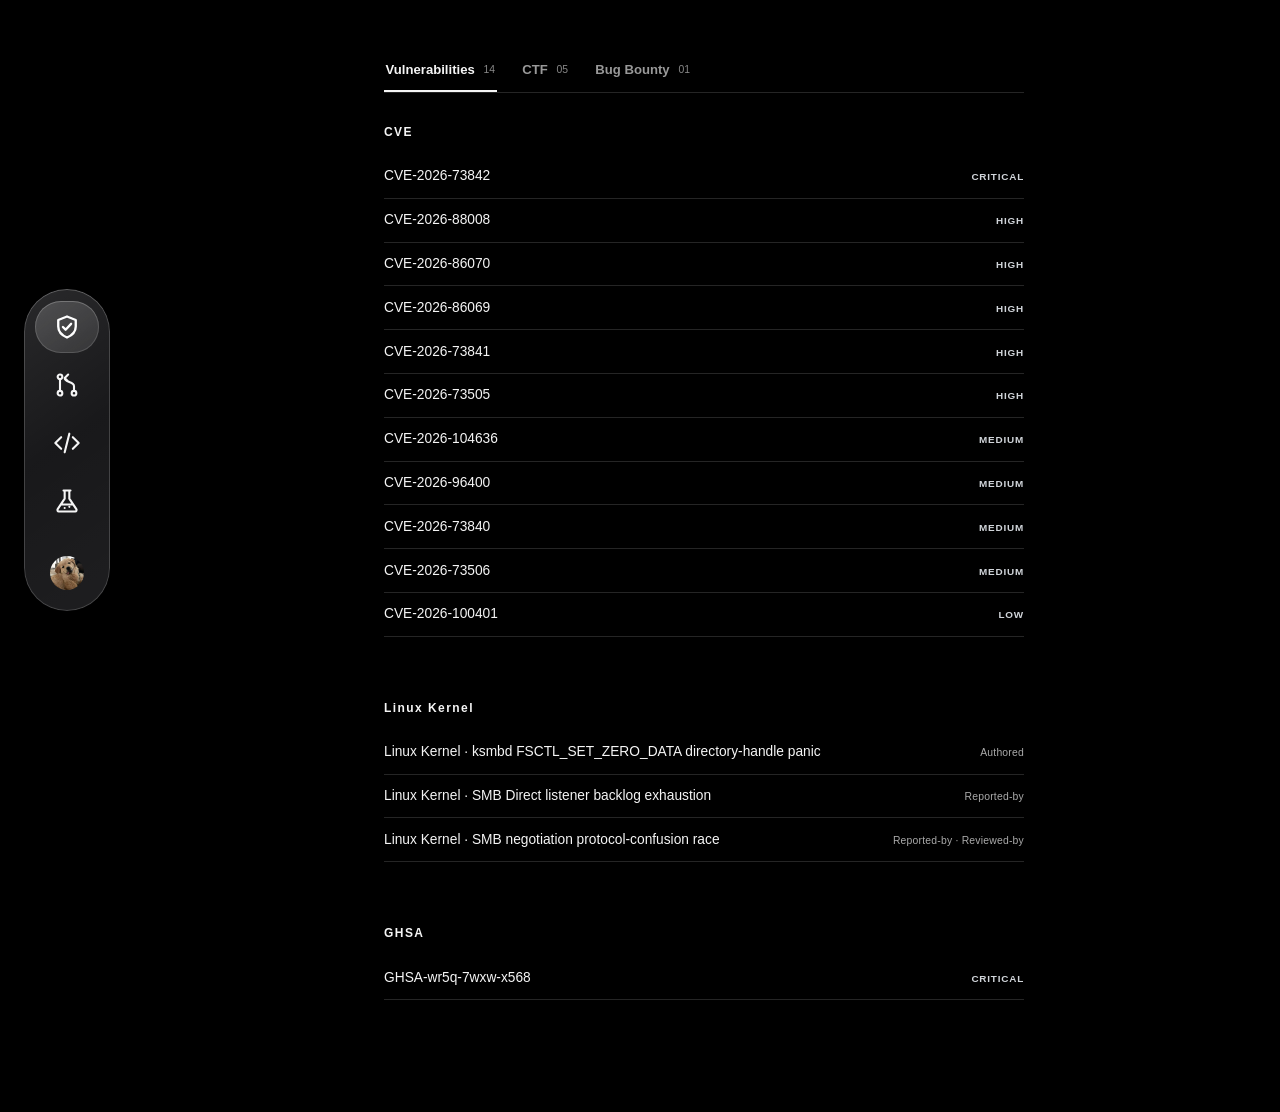
==== index.html @ 7067877a "CTF: WHITEHAT 2026 청소년부 15등 추가 Place 15th, Event 'WHITEHAT 2026 · Youth'. 점수·참가팀·링크 미기재(—). CTF 서브탭 " ====
<!doctype html>
<html lang="ko">
  <head>
    <meta charset="utf-8" />
    <meta name="viewport" content="width=device-width, initial-scale=1, viewport-fit=cover" />
    <meta name="robots" content="index,follow" />
    <meta name="description" content="Lee Seonghyeon (이성현)의 보안 연구, 공개 CVE/GHSA 크레딧, 오픈소스 엔지니어링 및 HAKCA 제품 개발 이력입니다." />
    <link rel="canonical" href="https://ihopenre-eng.github.io/" />
    <link rel="icon" href="/favicon.ico?v=eh-20261019" sizes="any" />
    <link rel="icon" href="/favicon.png?v=eh-20261019" type="image/png" sizes="256x256" />
    <link rel="apple-touch-icon" href="/apple-touch-icon.png?v=eh-20261019" sizes="180x180" />
    <meta property="og:type" content="website" />
    <meta property="og:title" content="Lee Seonghyeon · Security Research & Product Engineering" />
    <meta property="og:description" content="Public CVE/GHSA credits, open-source engineering, and HAKCA product work." />
    <meta property="og:url" content="https://ihopenre-eng.github.io/" />
    <meta name="theme-color" content="#000000" />
    <title>Lee Seonghyeon (lshdf) · Security Research &amp; Product Engineering</title>
    <script type="application/ld+json">
      {"@context":"https://schema.org","@type":"Person","name":"Lee Seonghyeon","alternateName":["이성현","ihopenre-eng"],"jobTitle":"Security Researcher and Product Engineer","knowsAbout":["Security research","Responsible disclosure","Open-source software","Product engineering"],"url":"https://ihopenre-eng.github.io/","sameAs":["https://github.com/ihopenre-eng","https://gitlab.com/ihopenre-eng","https://hakca.vn/"]}
    </script>
    <style>
      :root { color-scheme: dark; }
      * { box-sizing: border-box; }
      html { -webkit-text-size-adjust: 100%; }
      * { scrollbar-width: none; }
      *::-webkit-scrollbar { display: none; }
      body { margin: 0; min-width: 320px; padding-left: var(--sidebar-width); background: #000; color: #f5f5f5; font-family: -apple-system, BlinkMacSystemFont, "Segoe UI", sans-serif; }
      main { width: min(640px, calc(100% - 3rem)); margin: 0 auto; padding: 3rem 0; }
      main:has(.writeup:not([hidden])) { width: min(860px, calc(100% - 3rem)); }
      section + section { margin-top: 4rem; }
      .intro { margin: 0 0 2rem; color: #d1d5da; font-size: .78rem; line-height: 1.6; }
      h1, h2 { margin: 0 0 1rem; font-size: .75rem; font-weight: 650; letter-spacing: .12em; }
      ul { margin: 0; padding: 0; list-style: none; }
      li { display: flex; justify-content: space-between; gap: 1rem; padding: .65rem 0; border-bottom: 1px solid #252525; }
      a { color: #f5f5f5; font-size: .92rem; text-decoration: none; } a:hover, a:focus-visible { text-decoration: underline; text-underline-offset: .25em; }
      span { color: #8a8a8a; font-size: .68rem; letter-spacing: .06em; }
      .tab-panel[hidden] { display: none; }
      #security-vulnerabilities-list li { display: block; }
      #security-vulnerabilities-list li a { display: flex; align-items: baseline; gap: .65rem; line-height: 1.6; overflow-wrap: anywhere; }
      #security-vulnerabilities-list .cve-code { color: #f5f5f5; font-size: .86rem; letter-spacing: 0; }
      #security-vulnerabilities-list .cve-severity { margin-left: auto; color: #d1d5da; font-size: .62rem; font-weight: 650; letter-spacing: .08em; white-space: nowrap; }
      .upstream-credit { margin-left: auto; color: #aaa; font-size: .65rem; letter-spacing: .02em; white-space: nowrap; }
      .recognition { margin-bottom: 3rem; }
      .badge-grid { display: grid; grid-template-columns: repeat(4, minmax(0, 1fr)); gap: 1.25rem; }
      .badge-grid li { display: block; padding: 0; border: 0; }
      .badge-grid img { display: block; width: 100%; max-width: 140px; height: auto; aspect-ratio: 1; object-fit: contain; }
      @media (max-width: 480px) { .badge-grid { grid-template-columns: repeat(2, minmax(0, 1fr)); } }
      .pr-list li { display: block; padding: .85rem 0; }
      .pr-list a { display: grid; grid-template-columns: minmax(160px, .72fr) minmax(0, 1.28fr); gap: 1rem; align-items: baseline; }
      .pr-repo { color: #f5f5f5; font-size: .78rem; font-weight: 600; letter-spacing: 0; }
      .pr-title { font-size: .82rem; letter-spacing: 0; }
      .pr-count { margin-left: .5rem; color: #8a8a8a; font-size: .62rem; font-weight: 650; letter-spacing: .06em; }
      .pr-group { margin-top: 3.5rem; }
      .project-list li { display: block; padding: 1.25rem 0; }
      .project-list li:first-child { padding-top: 0; }
      .project-list h3 { margin: 0; font-size: 1rem; font-weight: 600; }
      .project-list h3 a { display: flex; justify-content: space-between; align-items: baseline; gap: 1rem; font: inherit; }
      .project-list h3 span { font-size: 1rem; font-weight: 400; }
      .project-list p { max-width: 54ch; margin: .5rem 0 0; color: #a3a3a3; font-size: .85rem; line-height: 1.6; }
      .design-list { display: grid; gap: 1.5rem; }
      .design-list li { display: block; padding: 0; border: 0; }
      .design-card { display: block; overflow: hidden; border: 1px solid #272727; border-radius: 12px; font-size: inherit; text-decoration: none; }
      .design-card:focus-visible { outline: 2px solid #f5f5f5; outline-offset: 5px; text-decoration: none; }
      .design-card:hover { text-decoration: none; }
      .design-preview { display: flex; align-items: center; justify-content: center; gap: 1.5rem; padding: 2rem; background: #0d0d0f; border-bottom: 1px solid #272727; }
      .design-preview img { display: block; width: min(36%, 165px); height: auto; border: 1px solid #303036; border-radius: 18px; box-shadow: 0 12px 32px #0008; }
      .design-caption { display: flex; align-items: center; justify-content: space-between; gap: 1.5rem; padding: 1.4rem 1.5rem; }
      .design-caption h3 { margin: 0; color: #f5f5f5; font-size: 1.05rem; font-weight: 550; letter-spacing: -.015em; }
      .design-caption p { margin: .5rem 0 0; color: #999; font-size: .76rem; line-height: 1.6; }
      .design-link { display: inline-flex; align-items: center; gap: .5rem; flex-shrink: 0; color: #bbb; font-size: .68rem; letter-spacing: .02em; }
      .design-link svg { width: 14px; height: 14px; }
      @media (hover: hover) and (pointer: fine) { .design-card:hover { border-color: #555; } .design-card:hover .design-link { color: #fff; } }
      @media (max-width: 480px) { .design-preview { gap: 1rem; padding: 1.5rem 1rem; } .design-preview img { width: 43%; border-radius: 14px; } .design-caption { align-items: flex-start; gap: 1rem; padding: 1.2rem; } .design-caption h3 { font-size: .95rem; } .design-link { margin-top: .2rem; } }
      .bounty-name { color: #f5f5f5; font-size: .82rem; font-weight: 600; letter-spacing: .01em; }
      .bounty-hof li a { font-size: inherit; }
      .bounty-profile { margin-top: 2.5rem; }
      .bounty-profile a { font-size: .82rem; }
      #security-panel > .content-subtabs .content-subtab { min-width: 44px; white-space: nowrap; }
      .ctf-results { width: 100%; border-collapse: collapse; font-variant-numeric: tabular-nums; }
      .ctf-results th { color: #888; font-size: .62rem; font-weight: 500; text-align: left; }
      .ctf-results th, .ctf-results td { padding: .65rem .6rem; border-bottom: 1px solid #252525; }
      .ctf-results th:first-child, .ctf-results td:first-child { padding-left: 0; }
      .ctf-results th:last-child, .ctf-results td:last-child { padding-right: 0; }
      .ctf-results td { font-size: .82rem; }
      .ctf-results td a { display: inline-flex; align-items: center; min-height: 44px; font-size: inherit; }
      .ctf-results td:not(:nth-child(2)) { white-space: nowrap; }
      .ctf-badge { display: flex; align-items: center; gap: 1.25rem; padding-bottom: 1.5rem; border-bottom: 1px solid #252525; }
      .ctf-badge + .ctf-badge { margin-top: 1.5rem; }
      .ctf-badge img { display: block; width: 112px; height: 112px; flex: 0 0 112px; object-fit: contain; }
      .ctf-badge-copy { display: grid; gap: .45rem; color: inherit; font-size: inherit; letter-spacing: 0; }
      .ctf-badge-copy strong { font-size: .9rem; line-height: 1.5; font-weight: 550; }
      .ctf-badge-copy small { color: #999; font-size: .72rem; line-height: 1.6; }
      .ctf-badge-copy .ctf-credential { color: #d1d5da; font-size: .72rem; letter-spacing: 0; }
      @media (max-width: 480px) {
        #security-panel > .content-subtabs { gap: .75rem; }
        #security-panel > .content-subtabs .content-subtab { gap: .35rem; font-size: .75rem; }
        .ctf-results thead { position: absolute; width: 1px; height: 1px; padding: 0; overflow: hidden; clip-path: inset(50%); white-space: nowrap; }
        .ctf-results tbody, .ctf-results tr { display: block; }
        .ctf-results tbody tr { display: grid; grid-template-columns: 1fr 1fr 1fr; gap: 1rem; padding: .5rem 0 1.25rem; border-bottom: 1px solid #252525; }
        .ctf-results td { display: block; padding: 0; border: 0; }
        .ctf-results td:nth-child(2) { grid-column: 1 / -1; grid-row: 1; }
        .ctf-results td:not(:nth-child(2))::before { display: block; margin-bottom: .5rem; color: #888; font-size: .62rem; content: attr(data-label); }
        .ctf-results td:last-child a { align-items: flex-start; min-width: 44px; }
        .ctf-badge { gap: 1rem; }
        .ctf-badge img { width: 88px; height: 88px; flex-basis: 88px; }
      }
      .content-subtabs { display: flex; gap: 1.5rem; margin: 0 0 2rem; border-bottom: 1px solid #252525; }
      .content-subtab { display: inline-flex; align-items: center; gap: .55rem; min-width: 88px; min-height: 44px; padding: 0 .1rem; border: 0; border-bottom: 2px solid transparent; background: none; color: #999; font: inherit; font-size: .82rem; font-weight: 600; cursor: pointer; touch-action: manipulation; user-select: none; -webkit-user-select: none; -webkit-tap-highlight-color: transparent; }
      .content-subtab small { color: #888; font-size: .65rem; font-weight: 400; font-variant-numeric: tabular-nums; }
      .content-subtab[aria-selected="true"] { border-bottom-color: #f5f5f5; color: #f5f5f5; }
      .content-subtab:focus-visible { outline: 2px solid #d9dde1; outline-offset: 4px; }
      .content-subtab:active { opacity: .7; }
      .content-list-panel + .content-list-panel { margin-top: 0; }
      .content-list-panel[hidden] { display: none; }
      @media (hover: hover) and (pointer: fine) { .content-subtab:hover { color: #f5f5f5; } }
      .writeup-index li { display: block; padding: 0; border: 0; }
      .writeup-index li + li { margin-top: .75rem; }
      .writeup-index a { display: flex; justify-content: space-between; align-items: flex-start; gap: 1.25rem; padding: 1.05rem 1.15rem; border: 1px solid #252525; border-radius: 10px; font-size: inherit; text-decoration: none; transition: border-color .2s ease, background .2s ease, transform .2s ease; }
      .writeup-index a:hover, .writeup-index a:focus-visible { border-color: #3a3a3a; background: #0d0f11; text-decoration: none; transform: translateX(3px); }
      .wi-main { display: flex; flex-direction: column; gap: .35rem; min-width: 0; }
      .wi-title { color: #f5f5f5; font-size: .92rem; font-weight: 600; letter-spacing: 0; }
      .wi-desc { color: #a3a3a3; font-size: .78rem; line-height: 1.5; }
      .wi-meta { display: flex; flex-direction: column; align-items: flex-end; gap: .4rem; flex-shrink: 0; text-align: right; }
      .wi-code { color: #d1d5da; font-size: .68rem; letter-spacing: .02em; white-space: nowrap; }
      .writeup-back { display: inline-block; margin-bottom: 2rem; color: #8a8a8a; font-size: .78rem; text-decoration: none; }
      .writeup-back:hover, .writeup-back:focus-visible { color: #f5f5f5; text-decoration: underline; text-underline-offset: .25em; }
      @media (max-width: 480px) { .writeup-index a { flex-direction: column; gap: .7rem; } .wi-meta { flex-direction: row; align-items: center; text-align: left; } }
      .writeup { max-width: none; }
      .writeup-header { margin-bottom: 3.25rem; }
      .writeup-kicker { margin: 0 0 .9rem; color: #a3a3a3; font-size: .7rem; font-weight: 650; letter-spacing: .11em; text-transform: uppercase; }
      .writeup h1, .writeup h2 { color: #f5f5f5; font-family: Georgia, "Times New Roman", serif; font-weight: 500; letter-spacing: -.025em; }
      .writeup h1 { margin: 0; font-size: clamp(2rem, 5vw, 3.25rem); line-height: 1.08; }
      .writeup h2 { margin: 0 0 1rem; font-size: 1.5rem; }
      .writeup p.writeup-meta { display: inline-flex; gap: .5rem; margin: 1.5rem 0 0; color: #d1d5da; font-size: .76rem; }
      .writeup-meta span { padding: .24rem .5rem; border-radius: 999px; color: inherit; background: #1d1f22; font: inherit; letter-spacing: 0; }
      .writeup section + section { margin-top: 3.25rem; padding-top: 2.75rem; border-top: 1px solid #1d1f22; }
      .writeup p, .writeup li { max-width: 66ch; color: #e6e9ee; font-size: 1rem; line-height: 1.75; }
      .writeup-lead { font-size: 1.12rem; line-height: 1.65; color: #f0f2f4; }
      .writeup-facts { display: grid; grid-template-columns: repeat(auto-fit, minmax(170px, 1fr)); gap: 1rem 1.5rem; max-width: none; margin: 1.75rem 0 0; padding: 1.15rem 1.3rem; border: 1px solid #25282c; border-radius: 10px; background: #101214; }
      .writeup-facts div { display: flex; flex-direction: column; gap: .35rem; }
      .writeup-facts dt { color: #8a8a8a; font-size: .63rem; font-weight: 650; letter-spacing: .1em; text-transform: uppercase; }
      .writeup-facts dd { max-width: none; margin: 0; color: #f0f2f4; font-size: .9rem; line-height: 1.5; }
      .writeup p { margin: 0 0 1rem; }
      .writeup ul, .writeup ol { margin: 0; padding-left: 1.3rem; }
      .writeup li { display: list-item; padding: 0; border: 0; }
      .writeup li + li { margin-top: .45rem; }
      .writeup a { color: #7aa7ff; font-size: inherit; text-decoration: underline; text-underline-offset: .18em; }
      .writeup code { padding: .12em .35em; border-radius: 4px; color: #f3f5f5; background: #1a1c1f; font-family: ui-monospace, SFMono-Regular, Consolas, monospace; font-size: .87em; }
      .writeup p code, .writeup li code { overflow-wrap: anywhere; word-break: break-word; }
      .writeup pre { margin: 1.25rem 0; overflow-x: auto; padding: 1.15rem 1.25rem; border: 1px solid #25282c; border-radius: 8px; background: #121416; }
      .writeup pre code { display: block; min-width: max-content; padding: 0; color: #d7dadf; background: none; font-size: .8rem; line-height: 1.65; }
      .writeup-figure { margin: 1.75rem 0 0; padding: 1.25rem; border: 1px solid #25282c; border-radius: 10px; background: #101214; max-width: none; overflow-x: auto; }
      .writeup-figure svg { display: block; width: 100%; height: auto; min-width: 560px; }
      .writeup table { width: 100%; margin-top: 1rem; border-collapse: collapse; color: #e1e4e8; font-size: .9rem; text-align: left; }
      .writeup th, .writeup td { padding: .7rem .5rem; border-bottom: 1px solid #25282c; vertical-align: top; }
      .writeup th { color: #a3a3a3; font-size: .72rem; font-weight: 650; letter-spacing: .08em; text-transform: uppercase; }
      main { padding-bottom: 7rem; }
      .contact-view a:focus-visible { outline: 2px solid #f5f5f5; outline-offset: 4px; }
      .contact-view h2 { margin-bottom: 2rem; }
      .contact-name { display: flex; flex-wrap: wrap; align-items: baseline; gap: .65rem; margin: 0 0 2rem; font-size: clamp(1.1rem, 2.5vw, 1.35rem); font-weight: 550; letter-spacing: .02em; }
      .contact-name span { color: #a3a3a3; font-size: .9rem; letter-spacing: 0; }
      .contact-email { display: block; padding: 0 0 2rem; font-size: clamp(1.1rem, 3vw, 1.5rem); line-height: 1.5; overflow-wrap: anywhere; }
      .contact-email span { display: flex; align-items: center; gap: .4rem; margin-bottom: .45rem; color: #888; font-size: .6rem; letter-spacing: .1em; }
      .contact-email svg { width: 14px; height: 14px; fill: none; stroke: currentColor; stroke-width: 1.5; }
      .contact-profiles { display: grid; border-top: 1px solid #252525; }
      .contact-profiles a { display: flex; align-items: center; justify-content: space-between; min-height: 56px; border-bottom: 1px solid #252525; font-size: .92rem; }
      .contact-label { display: inline-flex; align-items: center; gap: .8rem; color: inherit; font-size: inherit; letter-spacing: inherit; }
      .contact-icon { width: 18px; height: 18px; flex: 0 0 18px; fill: currentColor; color: #d1d5da; }
      .contact-icon-outline { fill: none; stroke: currentColor; stroke-width: 1.7; stroke-linecap: round; stroke-linejoin: round; }
      .contact-arrow { font-size: 1rem; }
      @media (max-width: 480px) { main, main:has(.writeup:not([hidden])) { width: min(100% - 2rem, 860px); padding-top: 2rem; } a { font-size: .82rem; } }
      @media (max-width: 600px) { #security-vulnerabilities-list li { padding: .8rem 0; } #security-vulnerabilities-list li a { flex-direction: column; align-items: flex-start; gap: .35rem; } #security-vulnerabilities-list .cve-severity, .upstream-credit { margin-left: 0; line-height: 1.4; } }
      @media (max-width: 480px) { .writeup h1 { font-size: 2.15rem; } .writeup p, .writeup li { font-size: .95rem; } }
      @media (max-width: 560px) { .pr-list a { display: block; } .pr-title { display: block; margin-top: .25rem; } }
      @media (min-width: 561px) { .intro { white-space: nowrap; } }
      @media (prefers-reduced-motion: reduce) {
        main { transition: none; }
        .tab-panel:not([hidden]), .tab-panel:not([hidden]) li { animation: none; }
      }
    </style>
    <link rel="stylesheet" href="assets/dock.css?v=20261028-liquid-glass" />
  </head>
  <body>
    <aside class="site-dock" id="site-navigation" aria-label="사이트 내비게이션" aria-describedby="dock-swipe-help">
      <nav class="dock-tabs" role="tablist" aria-label="포트폴리오 분류" aria-orientation="vertical" aria-owns="contact-trigger">
        <button class="dock-tab" type="button" role="tab" aria-label="Security, 18건" aria-selected="true" aria-controls="security-panel" id="security-tab" data-tab="security-panel" data-route="security">
          <svg viewBox="0 0 24 24" aria-hidden="true"><path d="M12 3 4.5 6v5.5c0 4.3 3 7.5 7.5 9.5 4.5-2 7.5-5.2 7.5-9.5V6L12 3Z"/><path d="m8.5 12 2.3 2.3 4.7-5"/></svg><span class="dock-tab-label">Security <small>18</small></span>
        </button>
        <button class="dock-tab" type="button" role="tab" aria-label="Contributions, 36건" aria-selected="false" aria-controls="prs-panel" id="prs-tab" data-tab="prs-panel" data-route="contributions" tabindex="-1">
          <svg viewBox="0 0 24 24" aria-hidden="true"><circle cx="6" cy="5" r="2"/><circle cx="6" cy="19" r="2"/><circle cx="18" cy="19" r="2"/><path d="M6 7v10m12 0v-4c0-4-8-3-8-7m0 0 3-3m-3 3 3 3"/></svg><span class="dock-tab-label">Contributions <small>36</small></span>
        </button>
        <button class="dock-tab" type="button" role="tab" aria-label="Development, 8개" aria-selected="false" aria-controls="development-panel" id="development-tab" data-tab="development-panel" data-route="development" tabindex="-1">
          <svg viewBox="0 0 24 24" aria-hidden="true"><path d="m7 7-5 5 5 5m10-10 5 5-5 5M14 4l-4 16"/></svg><span class="dock-tab-label">Development <small>08</small></span>
        </button>
        <button class="dock-tab" type="button" role="tab" aria-label="Research, 4개" aria-selected="false" aria-controls="research-panel" id="research-tab" data-tab="research-panel" data-route="research" data-mobile-secondary tabindex="-1">
          <svg viewBox="0 0 24 24" aria-hidden="true"><path d="M9 3h6m-5 0v7l-6 9a1.3 1.3 0 0 0 1 2h14a1.3 1.3 0 0 0 1-2l-6-9V3M7.5 15h9"/><path d="M10 18h.01m4-1h.01"/></svg><span class="dock-tab-label">Research <small>04</small></span>
        </button>
      </nav>
      <div class="dock-footer">
        <button class="dock-profile" id="contact-trigger" type="button" role="tab" data-tab="contact-panel" data-route="contact" aria-controls="contact-panel" aria-selected="false" aria-label="Contact" tabindex="-1">
          <img src="assets/contact-avatar.png" width="30" height="30" alt="" /><span class="dock-tip">Contact</span>
        </button>
      </div>
      <div class="dock-rail-cues" aria-hidden="true">
        <svg class="dock-rail-cue-left" viewBox="0 0 8 12"><path d="m6 2-4 4 4 4"/></svg>
        <svg class="dock-rail-cue-right" viewBox="0 0 8 12"><path d="m2 2 4 4-4 4"/></svg>
      </div>
      <p class="dock-rail-hint" aria-hidden="true">좌우로 밀어서 더 보기</p>
    </aside>
    <p class="dock-sr-only" id="dock-swipe-help">누른 채 드래그한 뒤 놓으면 탭이 전환됩니다. 모바일에서는 바의 왼쪽이나 오른쪽 끝으로 이동하면 그 방향의 숨겨진 탭들이 나타납니다. 클릭과 방향키로도 선택할 수 있습니다.</p>
    <main>
      <div class="tab-panel" id="security-panel" role="tabpanel" aria-labelledby="security-tab">
        <div class="content-subtabs" role="tablist" aria-label="Security 분류">
          <button class="content-subtab" id="security-vulnerabilities-tab" type="button" role="tab" data-security-kind="vulnerabilities" aria-controls="security-vulnerabilities-list" aria-selected="true">Vulnerabilities <small>14</small></button>
          <button class="content-subtab" id="security-ctf-tab" type="button" role="tab" data-security-kind="ctf" aria-controls="security-ctf-list" aria-selected="false" tabindex="-1">CTF <small>05</small></button>
          <button class="content-subtab" id="security-bugbounty-tab" type="button" role="tab" data-security-kind="bugbounty" aria-controls="security-bugbounty-list" aria-selected="false" tabindex="-1">Bug Bounty <small>01</small></button>
        </div>
        <div class="content-list-panel" id="security-vulnerabilities-list" role="tabpanel" data-security-list="vulnerabilities" aria-labelledby="security-vulnerabilities-tab">
        <section aria-labelledby="cve-title">
          <h2 id="cve-title">CVE</h2>
          <ul>
            <li><a href="https://github.com/openchoreo/openchoreo/security/advisories/GHSA-rh53-xvx2-j327"><span class="cve-code">CVE-2026-73842</span><span class="cve-severity">CRITICAL</span></a></li>
            <li><a href="https://github.com/traefik/traefik/security/advisories/GHSA-w4v4-9rw7-5326"><span class="cve-code">CVE-2026-88008</span><span class="cve-severity">HIGH</span></a></li>
            <li><a href="https://github.com/updatecli/updatecli/security/advisories/GHSA-gc47-hwcc-8qp4"><span class="cve-code">CVE-2026-86070</span><span class="cve-severity">HIGH</span></a></li>
            <li><a href="https://github.com/updatecli/updatecli/security/advisories/GHSA-hj4x-hm4v-7wpw"><span class="cve-code">CVE-2026-86069</span><span class="cve-severity">HIGH</span></a></li>
            <li><a href="https://github.com/openchoreo/openchoreo/security/advisories/GHSA-52gf-6rpq-fgmx"><span class="cve-code">CVE-2026-73841</span><span class="cve-severity">HIGH</span></a></li>
            <li><a href="https://github.com/advisories/GHSA-6xj8-qv9j-xcjq"><span class="cve-code">CVE-2026-73505</span><span class="cve-severity">HIGH</span></a></li>
            <li><a href="https://github.com/go-gitea/gitea/security/advisories/GHSA-g4hw-fg4c-89mq"><span class="cve-code">CVE-2026-104636</span><span class="cve-severity">MEDIUM</span></a></li>
            <li><a href="https://github.com/go-gitea/gitea/security/advisories/GHSA-54w9-6cc5-9wj9"><span class="cve-code">CVE-2026-96400</span><span class="cve-severity">MEDIUM</span></a></li>
            <li><a href="https://github.com/openchoreo/openchoreo/security/advisories/GHSA-c5f6-2rm9-2w8g"><span class="cve-code">CVE-2026-73840</span><span class="cve-severity">MEDIUM</span></a></li>
            <li><a href="https://github.com/advisories/GHSA-fwjx-9p69-h25h"><span class="cve-code">CVE-2026-73506</span><span class="cve-severity">MEDIUM</span></a></li>
            <li><a href="https://github.com/hatchet-dev/hatchet/security/advisories/GHSA-6rg8-xpvg-m49w"><span class="cve-code">CVE-2026-100401</span><span class="cve-severity">LOW</span></a></li>
          </ul>
        </section>
        <section aria-labelledby="upstream-reports-title">
          <h2 id="upstream-reports-title">Linux Kernel</h2>
          <ul>
            <li><a href="https://github.com/torvalds/linux/commit/ef85bad39cf273a8377722c9f3078294dcc2fc7a"><span class="cve-code">Linux Kernel · ksmbd FSCTL_SET_ZERO_DATA directory-handle panic</span><span class="upstream-credit">Authored</span></a></li>
            <li><a href="https://github.com/torvalds/linux/commit/328c7e307e8411899e2f90beae83da9e4c45d700"><span class="cve-code">Linux Kernel · SMB Direct listener backlog exhaustion</span><span class="upstream-credit">Reported-by</span></a></li>
            <li><a href="https://github.com/torvalds/linux/commit/68f410faedaf6ee74d81e574733c50ebcc1bd8ed"><span class="cve-code">Linux Kernel · SMB negotiation protocol-confusion race</span><span class="upstream-credit">Reported-by · Reviewed-by</span></a></li>
          </ul>
        </section>
        <section aria-labelledby="ghsa-title">
          <h2 id="ghsa-title">GHSA</h2>
          <ul>
            <li><a href="https://github.com/oauth2-proxy/oauth2-proxy/security/advisories/GHSA-wr5q-7wxw-x568"><span class="cve-code">GHSA-wr5q-7wxw-x568</span><span class="cve-severity">CRITICAL</span></a></li>
          </ul>
        </section>
        </div>
        <div class="content-list-panel" id="security-bugbounty-list" role="tabpanel" data-security-list="bugbounty" aria-labelledby="security-bugbounty-tab" hidden>
          <section class="bounty-hof" aria-labelledby="bounty-hof-title">
            <h2 id="bounty-hof-title">Hall of Fame</h2>
            <ul>
              <li><a href="https://bugcrowd.com/openai"><span class="bounty-name">OpenAI</span></a><span>P1</span></li>
            </ul>
          </section>
          <p class="bounty-profile"><a href="https://bugcrowd.com/ihopenre-eng" rel="me">Bugcrowd profile ↗</a></p>
        </div>
        <div class="content-list-panel" id="security-ctf-list" role="tabpanel" data-security-list="ctf" aria-labelledby="security-ctf-tab" hidden>
          <section aria-labelledby="ctf-results-title">
            <h2 id="ctf-results-title">Results</h2>
            <table class="ctf-results" aria-labelledby="ctf-results-title">
              <thead><tr><th scope="col">Place</th><th scope="col">Event</th><th scope="col">Score</th><th scope="col">Weight</th></tr></thead>
              <tbody>
                <tr><td data-label="Place">1st</td><td data-label="Event"><a href="https://wcsc.ctfd.io/">WCSC October 2026 CTF</a></td><td data-label="Score">10475</td><td data-label="Weight">—</td></tr>
                <tr><td data-label="Place">15th</td><td data-label="Event">WHITEHAT 2026 · Youth</td><td data-label="Score">—</td><td data-label="Weight">—</td></tr>
                <tr><td data-label="Place">100 / 1541</td><td data-label="Event"><a href="https://ctftime.org/event/3340">HITCON CTF 2026</a></td><td data-label="Score">958</td><td data-label="Weight">91.16</td></tr>
                <tr><td data-label="Place">348 / 989</td><td data-label="Event"><a href="https://ctftime.org/event/3279">DEADFACE CTF 2026</a></td><td data-label="Score">1892</td><td data-label="Weight">35.39</td></tr>
                <tr><td data-label="Place">18 / 99</td><td data-label="Event"><a href="https://ctftime.org/event/3354">GaianSpace CTF 2026</a></td><td data-label="Score">6144</td><td data-label="Weight">25.00</td></tr>
              </tbody>
            </table>
          </section>
          <section aria-labelledby="ctf-badges-title">
            <h2 id="ctf-badges-title">Participation</h2>
            <a class="ctf-badge" href="assets/ctf/gaian-space-ctf-2026-certificate.pdf" target="_blank" rel="noopener" aria-label="GaianSpace CTF 2026 수료증 PDF, 새 탭에서 열기">
              <img src="assets/ctf/gaian-space-ctf-2026-certificate.png" width="1200" height="849" loading="lazy" alt="GaianSpace CTF 2026 수료증" />
              <span class="ctf-badge-copy"><strong>GaianSpace CTF 2026</strong><small>Certificate of Completion<br />58 / 68 challenges solved · 18 / 99 teams</small><span class="ctf-credential">View certificate · PDF ↗</span></span>
            </a>
            <a class="ctf-badge" href="https://credforge.app/credentials/9e34b897-de27-4b33-b05e-7b51672ce25b">
              <img src="assets/ctf/deadface-ctf-2026-competitor.png" width="1648" height="1648" loading="lazy" alt="DEADFACE CTF 2026 Competitor 배지" />
              <span class="ctf-badge-copy"><strong>DEADFACE CTF 2026 Competitor</strong><small>Cyber Hacktics · 2026-10-18</small><span class="ctf-credential">View credential ↗</span></span>
            </a>
          </section>
        </div>
      </div>
      <section class="tab-panel" id="prs-panel" role="tabpanel" aria-labelledby="prs-tab" hidden>
        <section class="recognition" aria-labelledby="recognition-title">
          <h2 id="recognition-title">Recognition</h2>
          <ul class="badge-grid">
            <li><a href="https://www.holopin.io/userbadge/cmrt2gcmm0006l2042ttekvo7"><img src="https://assets.holopin.io/eyJidWNrZXQiOiJob2xvcGluLWFzc2V0cyIsImtleSI6ImFzc2V0cy9jbHJxaGU4aGMzNjU4MGZqd3dsZHgxaG93IiwiZWRpdHMiOnsicm90YXRlIjpudWxsfX0=" width="140" height="140" loading="lazy" alt="Dapr Runtime Contributor badge" /></a></li>
            <li><a href="https://www.holopin.io/userbadge/cms303a4m0001ld047ftsaal1"><img src="https://assets.holopin.io/eyJidWNrZXQiOiJob2xvcGluLWFzc2V0cyIsImtleSI6ImFzc2V0cy9jbHJxZ3lkdnM1NTk4MGZqdng3bTkxYjg0IiwiZWRpdHMiOnsicm90YXRlIjpudWxsfX0=" width="140" height="140" loading="lazy" alt="Dapr Quickstarts Contributor badge" /></a></li>
            <li><a href="https://www.holopin.io/userbadge/cmsczmhcb0003ky04bptcrxm5"><img src="https://assets.holopin.io/eyJidWNrZXQiOiJob2xvcGluLWFzc2V0cyIsImtleSI6ImFzc2V0cy9jbHJxZjgxcTcxOTg3OTBnbGRuMTVicGgyMyIsImVkaXRzIjp7InJvdGF0ZSI6bnVsbH19" width="140" height="140" loading="lazy" alt="Dapr Docs Contributor badge" /></a></li>
            <li><a href="https://www.holopin.io/userbadge/cmrxdswal0001l1045s2lpjpu"><img src="https://assets.holopin.io/eyJidWNrZXQiOiJob2xvcGluLWFzc2V0cyIsImtleSI6ImFzc2V0cy9jbGcwdTR4YnQ4MTQ1MGZtZndqZG05c3RlIiwiZWRpdHMiOnsicm90YXRlIjpudWxsfX0=" width="140" height="140" loading="lazy" alt="Oh My Posh Open Sourcerer badge" /></a></li>
          </ul>
        </section>
        <section aria-labelledby="kernel-patches-title">
          <h2 id="kernel-patches-title">Linux Kernel · Authored Patches <span class="pr-count">01</span></h2>
          <ul class="pr-list">
            <li><a href="https://github.com/torvalds/linux/commit/ef85bad39cf273a8377722c9f3078294dcc2fc7a"><span class="pr-repo">torvalds/linux · ef85bad39cf2</span><span class="pr-title">ksmbd: reject FSCTL_SET_ZERO_DATA on a directory handle</span></a></li>
          </ul>
        </section>
        <section aria-labelledby="gh-prs-title">
          <h2 id="gh-prs-title">GitHub · Merged PRs <span class="pr-count">20</span></h2>
          <ul class="pr-list">
          <li><a href="https://github.com/aws-amplify/amplify-backend/pull/3291"><span class="pr-repo">aws-amplify/amplify-backend</span><span class="pr-title">fix(create-amplify): exit quietly when a prompt is cancelled with ctrl+c</span></a></li>
          <li><a href="https://github.com/grafana/sigma-rule-deployment/pull/347"><span class="pr-repo">grafana/sigma-rule-deployment</span><span class="pr-title">Add highest level template helper</span></a></li>
          <li><a href="https://github.com/grafana/sigma-rule-deployment/pull/346"><span class="pr-repo">grafana/sigma-rule-deployment</span><span class="pr-title">Use rule titles in deployment comments</span></a></li>
          <li><a href="https://github.com/grafana/pdc-agent/pull/324"><span class="pr-repo">grafana/pdc-agent</span><span class="pr-title">ssh: Parse Windows OpenSSH versions</span></a></li>
          <li><a href="https://github.com/medusajs/medusa/pull/16179"><span class="pr-repo">medusajs/medusa</span><span class="pr-title">fix(product): delete individual variant metadata fields</span></a></li>
          <li><a href="https://github.com/Boeing/config-file-validator/pull/601"><span class="pr-repo">Boeing/config-file-validator</span><span class="pr-title">fix(formatter): preserve JSON blank lines</span></a></li>
          <li><a href="https://github.com/cloudflare/circl/pull/667"><span class="pr-repo">cloudflare/circl</span><span class="pr-title">internal/test: unify ACVP test vector parsing</span></a></li>
          <li><a href="https://github.com/Eventual-Inc/Daft/pull/7300"><span class="pr-repo">Eventual-Inc/Daft</span><span class="pr-title">refactor(io): migrate Delta Lake scans to DataSource</span></a></li>
          <li><a href="https://github.com/crossplane/cli/pull/197"><span class="pr-repo">crossplane/cli</span><span class="pr-title">validate: Recognize Kubernetes built-in resources</span></a></li>
          <li><a href="https://github.com/objectionary/eo/pull/5826"><span class="pr-repo">objectionary/eo</span><span class="pr-title">#5773: Fix printf byte format rewriting</span></a></li>
          <li><a href="https://github.com/Boeing/config-file-validator/pull/592"><span class="pr-repo">Boeing/config-file-validator</span><span class="pr-title">fix(formatter): normalize JSON blank lines before closing delimiters</span></a></li>
          <li><a href="https://github.com/JanDeDobbeleer/oh-my-posh/pull/7709"><span class="pr-repo">JanDeDobbeleer/oh-my-posh</span><span class="pr-title">test(prompt): remove cross-test global state dependencies</span></a></li>
          <li><a href="https://github.com/JanDeDobbeleer/oh-my-posh/pull/7707"><span class="pr-repo">JanDeDobbeleer/oh-my-posh</span><span class="pr-title">test(serve): wait on records instead of wall-clock silence</span></a></li>
          <li><a href="https://github.com/openfga/dotnet-sdk/pull/228"><span class="pr-repo">openfga/dotnet-sdk</span><span class="pr-title">fix: compare contextual tuples by value</span></a></li>
          <li><a href="https://github.com/updatecli/updatecli/pull/9609"><span class="pr-repo">updatecli/updatecli</span><span class="pr-title">feat(gitcommit): add Git commit source resource</span></a></li>
          <li><a href="https://github.com/alpha-omega-security/scrutineer/pull/655"><span class="pr-repo">alpha-omega-security/scrutineer</span><span class="pr-title">perf(worker): buffer scan log accumulation</span></a></li>
          <li><a href="https://github.com/open-telemetry/opentelemetry-helm-charts/pull/2317"><span class="pr-repo">open-telemetry/opentelemetry-helm-charts</span><span class="pr-title">fix(kube-stack): grant leader election lease RBAC</span></a></li>
          <li><a href="https://github.com/traefik/traefik-helm-chart/pull/1933"><span class="pr-repo">traefik/traefik-helm-chart</span><span class="pr-title">fix(ports): support IPv6 hostIP values</span></a></li>
          <li><a href="https://github.com/dapr/dapr/pull/10215"><span class="pr-repo">dapr/dapr</span><span class="pr-title">fix: preserve sub-millisecond latency precision</span></a></li>
          <li><a href="https://github.com/grafana/docker-otel-lgtm/pull/1596"><span class="pr-repo">grafana/docker-otel-lgtm</span><span class="pr-title">fix: prevent interactive shutdown hangs</span></a></li>
          </ul>
        </section>
        <section class="pr-group" aria-labelledby="gl-mrs-title">
          <h2 id="gl-mrs-title">GitLab · Merged MRs <span class="pr-count">15</span></h2>
          <ul class="pr-list">
          <li><a href="https://gitlab.com/gitlab-org/cli/-/merge_requests/3551"><span class="pr-repo">gitlab-org/cli !3551</span><span class="pr-title">fix(cluster): distinguish missing manifests from read failures</span></a></li>
          <li><a href="https://gitlab.com/gitlab-org/cli/-/merge_requests/3549"><span class="pr-repo">gitlab-org/cli !3549</span><span class="pr-title">fix(api): return client errors during placeholder expansion</span></a></li>
          <li><a href="https://gitlab.com/gitlab-org/cli/-/merge_requests/3547"><span class="pr-repo">gitlab-org/cli !3547</span><span class="pr-title">fix(ci): paginate interactive job selection</span></a></li>
          <li><a href="https://gitlab.com/gitlab-org/cli/-/merge_requests/3570"><span class="pr-repo">gitlab-org/cli !3570</span><span class="pr-title">fix(git): match the clone directory for a URL ending in .git/</span></a></li>
          <li><a href="https://gitlab.com/gitlab-org/cli/-/merge_requests/3569"><span class="pr-repo">gitlab-org/cli !3569</span><span class="pr-title">fix(stack): do not leak a file handle in AddStackBaseBranch</span></a></li>
          <li><a href="https://gitlab.com/gitlab-org/cli/-/merge_requests/3568"><span class="pr-repo">gitlab-org/cli !3568</span><span class="pr-title">fix(git): recognize uppercase URL schemes when parsing remotes</span></a></li>
          <li><a href="https://gitlab.com/gitlab-org/cli/-/merge_requests/3563"><span class="pr-repo">gitlab-org/cli !3563</span><span class="pr-title">fix(securefile): reject a file ID argument combined with --id or --name</span></a></li>
          <li><a href="https://gitlab.com/gitlab-org/cli/-/merge_requests/3548"><span class="pr-repo">gitlab-org/cli !3548</span><span class="pr-title">fix(schedule): validate variables before creating a schedule</span></a></li>
          <li><a href="https://gitlab.com/gitlab-org/cli/-/merge_requests/3540"><span class="pr-repo">gitlab-org/cli !3540</span><span class="pr-title">fix(deploy-key): require a key ID for delete</span></a></li>
          <li><a href="https://gitlab.com/gitlab-org/cli/-/merge_requests/3556"><span class="pr-repo">gitlab-org/cli !3556</span><span class="pr-title">fix(config): report a local config file that cannot be parsed</span></a></li>
          <li><a href="https://gitlab.com/gitlab-org/cli/-/merge_requests/3555"><span class="pr-repo">gitlab-org/cli !3555</span><span class="pr-title">fix(iostreams): treat a blank pager command as no pager</span></a></li>
          <li><a href="https://gitlab.com/gitlab-org/cli/-/merge_requests/3544"><span class="pr-repo">gitlab-org/cli !3544</span><span class="pr-title">fix(milestone): return the base repository error instead of panicking</span></a></li>
          <li><a href="https://gitlab.com/gitlab-org/cli/-/merge_requests/3541"><span class="pr-repo">gitlab-org/cli !3541</span><span class="pr-title">fix(ci): reject failed responses when linting a remote URL</span></a></li>
          <li><a href="https://gitlab.com/gitlab-org/cli/-/merge_requests/3539"><span class="pr-repo">gitlab-org/cli !3539</span><span class="pr-title">test: keep command tests inside their temp directories on Windows</span></a></li>
          <li><a href="https://gitlab.com/gitlab-org/cli/-/merge_requests/3545"><span class="pr-repo">gitlab-org/cli !3545</span><span class="pr-title">fix(ci): stop tracing a canceled job</span></a></li>
          </ul>
        </section>
      </section>
      <div class="tab-panel" id="development-panel" role="tabpanel" aria-labelledby="development-tab" hidden>
        <div class="content-subtabs" role="tablist" aria-label="Development 분류">
          <button class="content-subtab" id="development-projects-tab" type="button" role="tab" data-development-kind="projects" aria-controls="development-projects-list" aria-selected="true">Projects <small>06</small></button>
          <button class="content-subtab" id="development-design-tab" type="button" role="tab" data-development-kind="design" aria-controls="development-design-list" aria-selected="false" tabindex="-1">Design <small>02</small></button>
        </div>
      <section class="content-list-panel" id="development-projects-list" role="tabpanel" data-development-list="projects" aria-labelledby="development-projects-tab">
        <h2 class="dock-sr-only">Selected projects</h2>
        <ul class="project-list">
          <li>
            <h3><a href="https://hakca.vn/">HAKCA <span aria-hidden="true">↗</span></a></h3>
            <p>Study-café reservation platform.</p>
          </li>
          <li>
            <h3><a href="https://github.com/ihopenre-eng/online-study-tool">Point <span aria-hidden="true">↗</span></a></h3>
            <p>A Windows screen-annotation overlay with pen, highlighter, laser, and eraser tools, click-through mode, and multi-monitor support.</p>
          </li>
          <li>
            <h3><a href="https://bhtwork.github.io/deep-blue-3d/ocean-cleanup-3d.html">Deep Blue 3D <span aria-hidden="true">↗</span></a></h3>
            <p>A 3D ocean-cleanup game about exploring the deep sea in a submersible.</p>
          </li>
          <li>
            <h3><a href="https://bhtwork.github.io/pdfc/">PDF Editor <span aria-hidden="true">↗</span></a></h3>
            <p>A browser-based PDF editor for merging, splitting, redacting, and annotating documents, running entirely client-side.</p>
          </li>
          <li>
            <h3><a href="https://github.com/ihopenre-eng/clidash">clidash <span aria-hidden="true">↗</span></a></h3>
            <p>A terminal dashboard for AI coding CLI token usage, cost estimates, and accounts.</p>
          </li>
          <li>
            <h3><a href="https://github.com/updatecli/logmask">logmask <span aria-hidden="true">↗</span></a></h3>
            <p>A Go library that masks registered secrets in logs.</p>
          </li>
        </ul>
      </section>
      <section class="content-list-panel" id="development-design-list" role="tabpanel" data-development-list="design" aria-labelledby="development-design-tab" hidden>
        <h2 class="dock-sr-only">Selected designs</h2>
        <ul class="design-list">
          <li>
            <a class="design-card" href="https://www.figma.com/design/ySsZY1FaZ4kV8H70g5VqRq/CGV-Vietnam-%E2%80%94-Liquid-Glass-App?node-id=0-1" target="_blank" rel="noopener noreferrer" aria-label="CGV Vietnam — Liquid Glass App, Figma에서 보기 (새 탭)">
              <div class="design-preview">
                <img src="assets/design/cgv-home.png" width="393" height="852" loading="lazy" alt="CGV Vietnam 앱의 영화 추천과 예매 홈 화면" />
                <img src="assets/design/cgv-movies.png" width="393" height="852" loading="lazy" alt="CGV Vietnam 앱의 영화 목록과 상영 형식 필터 화면" />
              </div>
              <div class="design-caption">
                <div><h3>CGV Vietnam</h3><p>Cinema app · iOS · Liquid Glass</p></div>
                <span class="design-link">Figma <svg viewBox="0 0 24 24" fill="none" stroke="currentColor" stroke-width="1.5" aria-hidden="true"><path d="M6 18 18 6M6 6h12v12" /></svg></span>
              </div>
            </a>
          </li>
          <li>
            <a class="design-card" href="https://www.figma.com/design/ndHPzr7WfiUJqvHkqEdEY7/KISMO?node-id=0-1" target="_blank" rel="noopener noreferrer" aria-label="KISMO, Figma에서 보기 (새 탭)">
              <div class="design-preview">
                <img src="assets/design/kismo-home.jpg" width="192" height="419" loading="lazy" alt="KISMO 학교 커뮤니티 앱의 홈 화면" />
                <img src="assets/design/kismo-board.jpg" width="193" height="421" loading="lazy" alt="KISMO 학교 커뮤니티 앱의 게시판 화면" />
              </div>
              <div class="design-caption">
                <div><h3>KISMO</h3><p>School community app · Mobile UI</p></div>
                <span class="design-link">Figma <svg viewBox="0 0 24 24" fill="none" stroke="currentColor" stroke-width="1.5" aria-hidden="true"><path d="M6 18 18 6M6 6h12v12" /></svg></span>
              </div>
            </a>
          </li>
        </ul>
      </section>
      </div>
      <div class="tab-panel" id="research-panel" role="tabpanel" aria-labelledby="research-tab" hidden>
        <div class="writeup-index-view">
        <div class="content-subtabs" role="tablist" aria-label="Research 분류">
          <button class="content-subtab" id="research-writeups-tab" type="button" role="tab" data-research-kind="writeups" aria-controls="research-writeups-list" aria-selected="true">Writeups <small>03</small></button>
          <button class="content-subtab" id="research-papers-tab" type="button" role="tab" data-research-kind="papers" aria-controls="research-papers-list" aria-selected="false" tabindex="-1">Papers <small>01</small></button>
        </div>
        <section class="content-list-panel" id="research-writeups-list" role="tabpanel" data-research-list="writeups" aria-labelledby="research-writeups-tab">
          <h2 class="dock-sr-only" id="writeups-index-title">Writeups</h2>
          <ul class="writeup-index">
            <li><a href="/assets/writeups/wcsc-october-2026.html" target="_blank" rel="noopener"><span class="wi-main"><span class="wi-title">WCSC October 2026 CTF <span aria-hidden="true">↗</span></span><span class="wi-desc">1st place · full solution report across 14 challenges (web, pwn, crypto, forensics, OSINT, blockchain).</span></span><span class="wi-meta"><span class="wi-code">1st · 10475</span></span></a></li>
            <li><a href="#research/cve-2026-88008"><span class="wi-main"><span class="wi-title">Traefik h2c upgrade</span><span class="wi-desc">A client-chosen h2c upgrade tunnels past router middleware to protected paths on the same backend.</span></span><span class="wi-meta"><span class="wi-code">CVE-2026-88008</span></span></a></li>
            <li><a href="#research/cve-2026-73842"><span class="wi-main"><span class="wi-title">OpenChoreo cluster-gateway</span><span class="wi-desc">Unauthenticated proxy with full CRUD across every connected data plane.</span></span><span class="wi-meta"><span class="wi-code">CVE-2026-73842</span></span></a></li>
          </ul>
        </section>
        <section class="content-list-panel" id="research-papers-list" role="tabpanel" data-research-list="papers" aria-labelledby="research-papers-tab" hidden>
          <h2 class="dock-sr-only" id="papers-index-title">Papers</h2>
          <ul class="project-list">
            <li>
              <h3><a href="/assets/research/awid3-hybrid-wips.pdf" target="_blank" rel="noopener">Hybrid WIPS · AWID3 deployment gap <span aria-hidden="true">↗</span></a></h3>
              <p>AWID3 기반 머신러닝 모델의 실환경 배포 격차 분석과 하이브리드 WIPS 구현</p>
              <p>Independent research manuscript · 이성현 · 16 pages · PDF</p>
            </li>
          </ul>
        </section>
        </div>
        <article class="writeup" id="wr-cve-2026-73842" data-writeup="cve-2026-73842" aria-labelledby="writeup-h-73842" hidden>
          <a class="writeup-back" href="#research/writeups">← Writeups</a>
          <header class="writeup-header">
            <p class="writeup-kicker">Security writeup · public disclosure</p>
            <h1 id="writeup-h-73842">Writeup: CVE-2026-73842 in OpenChoreo</h1>
          <p class="writeup-meta"><span>2026년 10월 1일</span><span>@이성현</span><span>@ihopenre-eng</span></p>
        </header>

        <section aria-labelledby="writeup-summary">
          <h2 id="writeup-summary">Summary</h2>
          <p class="writeup-lead">OpenChoreo’s cluster-gateway accepted requests on its internal listener without authenticating the caller, and its “read-only” proxy was not actually read-only. Anyone who could reach that listener could read tenant Secrets, create or delete workloads, and exec into pods across every connected data plane.</p>
          <dl class="writeup-facts">
            <div><dt>Severity</dt><dd>CVSS 3.1 · 9.0 Critical</dd></div>
            <div><dt>Fixed in</dt><dd>1.0.3 · 1.1.3 · 1.2.0</dd></div>
            <div><dt>References</dt><dd><a href="https://github.com/openchoreo/openchoreo/security/advisories/GHSA-rh53-xvx2-j327">Advisory</a> · <a href="https://www.cve.org/CVERecord?id=CVE-2026-73842">CVE record</a></dd></div>
          </dl>
        </section>

        <section aria-labelledby="writeup-background">
          <h2 id="writeup-background">Background</h2>
          <p>OpenChoreo is an open-source developer platform for Kubernetes. A central control plane manages one or more data-plane clusters, and the cluster-gateway tunnels management traffic from the control plane into each data plane’s Kubernetes API.</p>
          <p>That makes the gateway a high-value trust boundary: whoever can talk to it effectively talks to every connected cluster.</p>
        </section>

        <section aria-labelledby="writeup-discovery">
          <h2 id="writeup-discovery">How I found it</h2>
          <p>I found this bug while reviewing access control in <code>openchoreo-api</code>. I had already found that its exec and wirelogs endpoints let a user reach another project’s workloads, reported as <a href="https://github.com/openchoreo/openchoreo/security/advisories/GHSA-52gf-6rpq-fgmx">GHSA-52gf-6rpq-fgmx / CVE-2026-73841</a>.</p>
          <p>That finding lived in the API authorization layer, which raised the follow-up question: after the API handles a request, does the cluster-gateway authorize what it receives, or does it trust the API to have done that?</p>
          <p>I traced a forwarded request from the internal listener in <code>internal/cluster-gateway/server.go</code> into <code>validator.go</code>. The listener stood up an internal proxy but never authenticated the caller. The validator checked request shape, but did not constrain it to read-only operations, so forwarded requests could carry arbitrary Kubernetes verbs to the data plane.</p>
        </section>

        <section aria-labelledby="writeup-root-cause">
          <h2 id="writeup-root-cause">Root cause</h2>
          <ol>
            <li>The internal listener used <code>tls.RequestClientCert</code>, which requests a certificate but does not verify it. The handlers never inspected <code>r.TLS.PeerCertificates</code>.</li>
            <li>There was no per-tenant authorization. The <code>crNamespace</code> and <code>crName</code> fields were metadata only, so a caller could target any plane.</li>
            <li>The “read-only” proxy allowed full CRUD. Its request validator allowed write methods and blocked only one meaningful path: <code>kube-system</code> Secrets.</li>
          </ol>
          <pre><code>// internal listener: no caller authentication
internalMux.HandleFunc("/api/proxy/", s.handleHTTPProxy)
internalMux.HandleFunc("/api/exec/", s.handleExec)
internalMux.HandleFunc("/api/wirelogs/", s.handleWirelogs)
tlsConfig := &amp;tls.Config{ClientAuth: tls.RequestClientCert}

// validator: write methods were allowed
allowedMethods: GET, POST, PUT, PATCH, DELETE, HEAD, OPTIONS
blockedPaths:  "/api/v1/namespaces/kube-system/secrets"
               "/apis/v1/serviceaccounts"</code></pre>
          <p>Together, a network-reachable caller could receive unauthenticated read and write access across connected clusters.</p>
        </section>

        <section aria-labelledby="writeup-impact">
          <h2 id="writeup-impact">Impact</h2>
          <p>An attacker who could reach the internal listener, with no credentials, could:</p>
          <ul>
            <li>read Secrets in any tenant namespace, including database passwords, API keys, and service-account tokens;</li>
            <li>create, modify, or delete workloads; and</li>
            <li>exec into pods on every connected data plane.</li>
          </ul>
          <p>The published vector is <code>AV:A/AC:L/PR:L/UI:N/S:C/C:H/I:H/A:H</code>. The adjacent attack vector reflects that the listener is internal; changed scope reflects that one component compromise reaches separate data planes.</p>
        </section>

        <section aria-labelledby="writeup-poc">
          <h2 id="writeup-poc">Proof of concept</h2>
          <p>A unit test against the real validator shows that a tenant Secret read and every write method passed, while the single blocked path was rejected:</p>
          <pre><code>func TestVuln_GatewayProxy_NotReadOnly_TenantSecretsReachable(t *testing.T) {
    v := NewRequestValidator()
    req := func(m string) *http.Request { return &amp;http.Request{Method: m} }

    assert.NoError(t, v.ValidateRequest(req(http.MethodGet), "k8s",
        "/api/v1/namespaces/tenant-a/secrets/db-credentials"))

    for _, m := range []string{http.MethodPost, http.MethodPut, http.MethodPatch, http.MethodDelete} {
        assert.NoError(t, v.ValidateRequest(req(m), "k8s",
            "/api/v1/namespaces/tenant-a/deployments/payments-api"))
    }

    require.Error(t, v.ValidateRequest(req(http.MethodGet), "k8s",
        "/api/v1/namespaces/kube-system/secrets"))
}</code></pre>
          <p><code>go test ./internal/cluster-gateway/ -run TestVuln_GatewayProxy_NotReadOnly_TenantSecretsReachable</code> passed on the vulnerable version. End to end, a client that could reach the internal port could send the same Kubernetes paths through the proxy without a certificate or token.</p>
        </section>

        <section aria-labelledby="writeup-severity">
          <h2 id="writeup-severity">Scoring the severity</h2>
          <p>I scored the report conservatively as High because exploitation depends on whether the internal port is network-isolated, which source code does not control. The maintainers published it as Critical 9.0 with Scope: Changed, reflecting that impact lands in separate data-plane clusters. Both readings are defensible.</p>
        </section>

        <section aria-labelledby="writeup-fix">
          <h2 id="writeup-fix">Fix and timeline</h2>
          <p>The maintainers added authentication enforcement on the internal listener and shipped it through PRs #4256, #4258, and #4259. Deployments should upgrade to 1.0.3, 1.1.3, or 1.2.0.</p>
          <table>
            <thead><tr><th scope="col">Date</th><th scope="col">Event</th></tr></thead>
            <tbody>
              <tr><td>Jul 17</td><td>Reported through GitHub private vulnerability reporting</td></tr>
              <tr><td>Jul 20</td><td>Maintainers accepted the report and opened a private fork for the fix</td></tr>
              <tr><td>Jul 21</td><td>Maintainer posted a technical analysis confirming the root cause</td></tr>
              <tr><td>Jul 27</td><td>Advisory published and CVE requested</td></tr>
              <tr><td>Aug 14</td><td>GitHub assigned CVE-2026-73842</td></tr>
            </tbody>
          </table>
          <p>It took 10 days from report to published advisory. Thanks to the OpenChoreo maintainers, especially <a href="https://github.com/mevan-karu">@mevan-karu</a> and <a href="https://github.com/yashodgayashan">@yashodgayashan</a>, for fast triage and clear communication.</p>
        </section>

        <section aria-labelledby="writeup-takeaways">
          <h2 id="writeup-takeaways">Takeaways</h2>
          <ul>
            <li>“Internal” is not an authentication mechanism. Every hop that can touch a cluster API needs its own caller check.</li>
            <li>Enforce restrictions on the server, not in the client. A client library promising read-only behavior cannot protect a server that accepts writes.</li>
            <li>Control planes that proxy into many clusters share this risk. In the same review, I also reported <a href="https://github.com/openchoreo/openchoreo/security/advisories/GHSA-52gf-6rpq-fgmx">CVE-2026-73841</a> and <a href="https://github.com/openchoreo/openchoreo/security/advisories/GHSA-c5f6-2rm9-2w8g">CVE-2026-73840</a>.</li>
          </ul>
        </section>
        </article>

        <article class="writeup" id="wr-cve-2026-88008" data-writeup="cve-2026-88008" aria-labelledby="writeup-h-88008" hidden>
          <a class="writeup-back" href="#research/writeups">← Writeups</a>
          <header class="writeup-header">
            <p class="writeup-kicker">Security writeup · public disclosure</p>
            <h1 id="writeup-h-88008">Writeup: CVE-2026-88008 in Traefik</h1>
          <p class="writeup-meta"><span>2026년 10월 2일</span><span>@이성현</span><span>@ihopenre-eng</span></p>
        </header>

        <section aria-labelledby="writeup-summary-88008">
          <h2 id="writeup-summary-88008">Summary</h2>
          <p class="writeup-lead">Traefik forwarded a client’s <code>Upgrade: h2c</code> request to the backend. If the backend accepted it and answered <code>101 Switching Protocols</code>, Traefik turned the connection into a raw byte tunnel and stopped applying its routers and middleware. An attacker could open the tunnel through an unauthenticated route, then send HTTP/2 requests to protected paths on the same backend, bypassing <code>BasicAuth</code>, <code>ForwardAuth</code>, <code>IPAllowList</code> and <code>RateLimit</code>.</p>
          <dl class="writeup-facts">
            <div><dt>Severity</dt><dd>CVSS 4.0 · 7.0 High</dd></div>
            <div><dt>Fixed in</dt><dd>2.11.57 · 3.7.13</dd></div>
            <div><dt>References</dt><dd><a href="https://github.com/advisories/GHSA-w4v4-9rw7-5326">Advisory</a> · <a href="https://www.cve.org/CVERecord?id=CVE-2026-88008">CVE record</a> · <a href="https://github.com/traefik/traefik/pull/13797">PR #13797</a></dd></div>
          </dl>
        </section>

        <section aria-labelledby="writeup-background-88008">
          <h2 id="writeup-background-88008">Background</h2>
          <p>Traefik is a widely used open-source reverse proxy. Its security model is per request: each incoming HTTP request is matched to a router, and that router’s middleware (authentication, IP allowlists, rate limits) runs before the request reaches the backend. Two routers can point at the same backend with different protection, for example a public <code>/public</code> and an authenticated <code>/admin</code>.</p>
          <p>HTTP/1.1 lets a client ask to switch protocols with <code>Connection: Upgrade</code> and an <code>Upgrade: &lt;token&gt;</code> header. WebSocket is the common case. <code>h2c</code> is another: it asks to continue the same connection as cleartext HTTP/2. Once a server answers <code>101 Switching Protocols</code>, the connection stops being HTTP/1.1 and a proxy can only pass bytes through.</p>
          <p>Traefik already supports h2c backends when an operator configures them explicitly (<code>h2c://</code> or <code>transportH2C</code>). This bug is different: the client chose the upgrade, and Traefik let it through regardless of configuration.</p>
        </section>

        <section aria-labelledby="writeup-root-cause-88008">
          <h2 id="writeup-root-cause-88008">Root cause</h2>
          <p>Two things combine. Traefik forwards an arbitrary client-chosen upgrade token, and its routing and middleware run only on the first HTTP/1 request, not on what comes through the tunnel afterward. In the default proxy (<code>pkg/proxy/httputil</code>), the request path is:</p>
          <ul>
            <li><code>pkg/middlewares/forwardedheaders/forwarded_header.go</code> — <code>removeConnectionHeaders</code> preserves and forwards the <code>Upgrade</code> header when <code>Connection: Upgrade</code> is present, with no check that the token is <code>websocket</code>.</li>
            <li><code>pkg/proxy/httputil/proxy.go</code> — <code>isWebSocketUpgrade</code> gives WebSocket special header handling, but this is not an allowlist. Other upgrade protocols still pass through.</li>
            <li><code>pkg/server/service/smart_roundtripper.go</code> — a request with <code>Connection: Upgrade</code> is sent to the backend over HTTP/1, letting the backend perform the upgrade.</li>
            <li><code>net/http/httputil.ReverseProxy</code> — when the backend returns <code>101</code>, the reverse proxy switches to tunnel mode and just copies bytes.</li>
          </ul>
          <p>The security boundary breaks at the last step. The router and middleware were chosen for the initial request only. After <code>101</code>, Traefik no longer parses the stream as HTTP requests, so it never re-runs routing or middleware for the HTTP/2 streams that follow.</p>
          <figure class="writeup-figure">
            <svg viewBox="0 0 760 268" role="img" aria-label="An h2c tunnel through /public reaches /admin with no auth" font-size="13">
              <defs>
                <marker id="t88008-arrow" viewBox="0 0 10 10" refX="9" refY="5" markerWidth="6" markerHeight="6" orient="auto-start-reverse"><path d="M0 0L10 5L0 10z" fill="#5c636b"/></marker>
                <marker id="t88008-arrow-crit" viewBox="0 0 10 10" refX="9" refY="5" markerWidth="6" markerHeight="6" orient="auto-start-reverse"><path d="M0 0L10 5L0 10z" fill="#f0808a"/></marker>
              </defs>
              <text x="24" y="28" font-size="15" font-weight="600" fill="#f0f2f4">An h2c tunnel through /public reaches /admin with no auth</text>
              <g>
                <rect x="24" y="118" width="120" height="48" rx="8" fill="none" stroke="#7aa7ff" stroke-width="1.25"/>
                <text x="84" y="147" text-anchor="middle" font-weight="600" fill="#e6e9ee">Attacker</text>
              </g>
              <g>
                <rect x="312" y="118" width="136" height="48" rx="8" fill="none" stroke="#5c636b" stroke-width="1.25"/>
                <text x="380" y="147" text-anchor="middle" font-weight="600" fill="#e6e9ee">Traefik</text>
              </g>
              <g>
                <rect x="616" y="72" width="120" height="48" rx="8" fill="none" stroke="#5c636b" stroke-width="1.25"/>
                <text x="676" y="101" text-anchor="middle" fill="#7fcf9f">/public</text>
                <rect x="616" y="164" width="120" height="48" rx="8" fill="none" stroke="#5c636b" stroke-width="1.25"/>
                <text x="676" y="193" text-anchor="middle" fill="#f0808a">/admin</text>
                <text x="676" y="240" text-anchor="middle" font-size="11.5" fill="#8a8a8a">one shared backend</text>
              </g>
              <g fill="none">
                <path d="M144 142H312" stroke="#5c636b" stroke-width="1.25" marker-end="url(#t88008-arrow)"/>
                <path d="M448 142 C510 142 544 96 616 96" stroke="#5c636b" stroke-width="1.25" marker-end="url(#t88008-arrow)"/>
                <path d="M448 142 C510 142 544 188 616 188" stroke="#f0808a" stroke-width="2" marker-end="url(#t88008-arrow-crit)"/>
              </g>
              <text x="228" y="128" text-anchor="middle" font-size="11.5" fill="#8a8a8a">GET /public, Upgrade: h2c</text>
              <text x="528" y="104" text-anchor="middle" font-size="11.5" fill="#8a8a8a">101, tunnel opens</text>
              <text x="505" y="196" text-anchor="middle" font-size="11.5" font-weight="600" fill="#f0808a">HTTP/2 GET /admin, no middleware</text>
            </svg>
          </figure>
          <p>The <code>/admin</code> request never reaches the <code>/admin</code> router: it rides the tunnel that <code>/public</code> opened, so none of <code>/admin</code>’s middleware runs.</p>
        </section>

        <section aria-labelledby="writeup-poc-88008">
          <h2 id="writeup-poc-88008">Proof of concept</h2>
          <p>I reproduced it against Traefik built from master (commit <code>9bb0e55</code>, Go 1.26.4) with default configuration. The setup is a backend exposing <code>/public</code> and <code>/admin</code>, and a Traefik config where two routers point at that one backend but only <code>/admin</code> has <code>basicAuth</code>. The attacker confirms <code>/admin</code> is protected, opens an h2c tunnel through <code>/public</code> with no credentials, then sends <code>/admin</code> over the resulting HTTP/2 connection. The key request is a plain HTTP/1 call carrying the upgrade headers:</p>
          <pre><code>GET /public HTTP/1.1
Host: x
Connection: Upgrade, HTTP2-Settings
Upgrade: h2c
HTTP2-Settings: AAMAAABkAAQAoAAAAAIAAAAA</code></pre>
          <p>The backend answers <code>101</code>, and from there the attacker speaks HTTP/2 to <code>/admin</code> on the same socket. The result:</p>
          <pre><code>[1] Direct GET /admin (no creds)      -&gt; 401 "401 Unauthorized"
[2] Upgrade: h2c to /public (no auth) -&gt; "HTTP/1.1 101 Switching Protocols"
[3] HTTP/2 GET /admin over tunnel     -&gt; 200 "ADMIN SECRET DATA (proto=HTTP/2.0 path=/admin)"</code></pre>
          <p>Step 1 proves the control: <code>/admin</code> returns 401 to a direct unauthenticated request. Step 3 returns 200 for the same endpoint once the tunnel is open. The full backend and attacker code is in the <a href="https://github.com/advisories/GHSA-w4v4-9rw7-5326">GitHub advisory</a>.</p>
        </section>

        <section aria-labelledby="writeup-impact-88008">
          <h2 id="writeup-impact-88008">Impact and preconditions</h2>
          <p>An unauthenticated attacker can bypass middleware protecting other paths on the same backend: <code>BasicAuth</code>, <code>ForwardAuth</code>, <code>IPAllowList</code>, <code>RateLimit</code> and per-route security headers. Tunneled requests also skip Traefik’s access logs, metrics and tracing, so the activity does not show up as individual requests.</p>
          <p>It is not a blanket “Traefik plus any HTTP/2 backend” issue. Four conditions must hold: the attacker can reach a router without the relevant middleware; that router shares a backend with a protected router; the backend accepts <code>Upgrade: h2c</code> and returns <code>101</code>; and Traefik lets the upgrade complete. The last is always true on affected versions; the backend’s behavior is the real gate. Recent <code>golang.org/x/net/http2/h2c</code> servers no longer support the HTTP/1.1 upgrade, so they are not affected, but older implementations, non-Go servers, custom h2c handlers and some gRPC stacks may be.</p>
          <p>The CVSS v4 vector is <code>AV:N/AC:L/AT:P/PR:N/UI:N/VC:N/VI:N/VA:N/SC:H/SI:H/SA:N</code> (7.0). The <code>AT:P</code> (attack requirements: present) captures that backend precondition, and the subsequent-system confidentiality and integrity are High because the impact lands on the protected backend.</p>
        </section>

        <section aria-labelledby="writeup-fix-88008">
          <h2 id="writeup-fix-88008">Fix and timeline</h2>
          <p>The fix stops Traefik forwarding the <code>Upgrade: h2c</code> token and the <code>HTTP2-Settings</code> header. <code>Upgrade: websocket</code> is unaffected. It shipped in 2.11.57 and 3.7.13 via <a href="https://github.com/traefik/traefik/pull/13797">PR #13797</a>. Versions 3.4.2 through 3.6 are end-of-life and also affected; those users must move to 3.7.13.</p>
          <table>
            <thead><tr><th scope="col">Date (2026)</th><th scope="col">Event</th></tr></thead>
            <tbody>
              <tr><td>Sep 7</td><td>Advisory published by the Traefik maintainers</td></tr>
              <tr><td>Sep 9</td><td>CVE-2026-88008 reserved</td></tr>
              <tr><td>Sep 10</td><td>Published to NVD and the GitHub Advisory Database</td></tr>
            </tbody>
          </table>
        </section>

        <section aria-labelledby="writeup-takeaways-88008">
          <h2 id="writeup-takeaways-88008">Takeaways</h2>
          <ul>
            <li><strong>A protocol upgrade is a security boundary.</strong> Any proxy that enforces policy per HTTP request loses that enforcement the moment the connection becomes an opaque tunnel. If the client gets to choose the upgrade, the client gets to choose when your middleware stops running.</li>
            <li><strong>Forward an allowlist, not a denylist.</strong> Traefik handled WebSocket specially but passed every other upgrade token through. The safe shape is the reverse: forward only the protocols the proxy actually supports, reject the rest.</li>
            <li><strong>Look for the same pattern elsewhere.</strong> Any reverse proxy, API gateway or service mesh that supports WebSocket upgrades is worth checking for whether it also forwards <code>h2c</code> or arbitrary upgrade tokens, and whether policy survives the switch. This is a bug class, not a single bug.</li>
          </ul>
        </section>
        </article>
      </div>
      <div class="tab-panel contact-view" id="contact-panel" role="tabpanel" aria-labelledby="contact-trigger" hidden>
        <section aria-labelledby="contact-title">
          <h2 id="contact-title">Contact</h2>
          <p class="contact-name">SEONG HYEON LEE <span lang="ko">이성현</span></p>
          <a class="contact-email" href="mailto:ihopenre@gmail.com"><span><svg viewBox="0 0 24 24" aria-hidden="true" focusable="false"><rect x="3" y="5" width="18" height="14" rx="2"/><path d="m3 6 9 7 9-7"/></svg>EMAIL</span>ihopenre@gmail.com</a>
          <nav class="contact-profiles" aria-label="연락처 및 프로필">
            <a href="https://github.com/ihopenre-eng" rel="me"><span class="contact-label"><svg class="contact-icon" viewBox="0 0 24 24" aria-hidden="true" focusable="false"><path d="M12 .297c-6.63 0-12 5.373-12 12 0 5.303 3.438 9.8 8.205 11.385.6.113.82-.258.82-.577 0-.285-.01-1.04-.015-2.04-3.338.724-4.042-1.61-4.042-1.61C4.422 18.07 3.633 17.7 3.633 17.7c-1.087-.744.084-.729.084-.729 1.205.084 1.838 1.236 1.838 1.236 1.07 1.835 2.809 1.305 3.495.998.108-.776.417-1.305.76-1.605-2.665-.3-5.466-1.332-5.466-5.93 0-1.31.465-2.38 1.235-3.22-.135-.303-.54-1.523.105-3.176 0 0 1.005-.322 3.3 1.23.96-.267 1.98-.399 3-.405 1.02.006 2.04.138 3 .405 2.28-1.552 3.285-1.23 3.285-1.23.645 1.653.24 2.873.12 3.176.765.84 1.23 1.91 1.23 3.22 0 4.61-2.805 5.625-5.475 5.92.42.36.81 1.096.81 2.22 0 1.606-.015 2.896-.015 3.286 0 .315.21.69.825.57C20.565 22.092 24 17.592 24 12.297c0-6.627-5.373-12-12-12"/></svg>GitHub</span><span class="contact-arrow" aria-hidden="true">↗</span></a>
            <a href="https://gitlab.com/ihopenre-eng" rel="me"><span class="contact-label"><svg class="contact-icon" viewBox="0 0 24 24" aria-hidden="true" focusable="false"><path d="m23.6004 9.5927-.0337-.0862L20.3.9814a.851.851 0 0 0-.3362-.405.8748.8748 0 0 0-.9997.0539.8748.8748 0 0 0-.29.4399l-2.2055 6.748H7.5375l-2.2057-6.748a.8573.8573 0 0 0-.29-.4412.8748.8748 0 0 0-.9997-.0537.8585.8585 0 0 0-.3362.4049L.4332 9.5015l-.0325.0862a6.0657 6.0657 0 0 0 2.0119 7.0105l.0113.0087.03.0213 4.976 3.7264 2.462 1.8633 1.4995 1.1321a1.0085 1.0085 0 0 0 1.2197 0l1.4995-1.1321 2.4619-1.8633 5.006-3.7489.0125-.01a6.0682 6.0682 0 0 0 2.0094-7.003z"/></svg>GitLab</span><span class="contact-arrow" aria-hidden="true">↗</span></a>
            <a href="https://velog.io/@ihopenre-eng/posts" rel="me"><span class="contact-label"><svg class="contact-icon" viewBox="0 0 24 24" aria-hidden="true" focusable="false"><path d="M3 0C1.338 0 0 1.338 0 3v18c0 1.662 1.338 3 3 3h18c1.662 0 3-1.338 3-3V3c0-1.662-1.338-3-3-3H3Zm6.883 6.25c.63 0 1.005.3 1.125.9l1.463 8.303c.465-.615.846-1.133 1.146-1.553.465-.66.893-1.418 1.283-2.273.405-.855.608-1.62.608-2.295 0-.405-.113-.727-.338-.967-.21-.255-.608-.577-1.193-.967.6-.765 1.35-1.148 2.25-1.148.48 0 .878.143 1.193.428.33.285.494.704.494 1.26 0 .93-.39 2.093-1.17 3.488-.765 1.38-2.241 3.457-4.431 6.232l-2.227.156-1.711-9.628h-2.25V7.24c.6-.195 1.305-.406 2.115-.63.81-.24 1.358-.36 1.643-.36Z"/></svg>Velog</span><span class="contact-arrow" aria-hidden="true">↗</span></a>
            <a href="https://discord.com/users/1365709278358540308" rel="me"><span class="contact-label"><svg class="contact-icon" viewBox="0 0 24 24" aria-hidden="true" focusable="false"><path d="M20.317 4.3698a19.7913 19.7913 0 00-4.8851-1.5152.0741.0741 0 00-.0785.0371c-.211.3753-.4447.8648-.6083 1.2495-1.8447-.2762-3.68-.2762-5.4868 0-.1636-.3933-.4058-.8742-.6177-1.2495a.077.077 0 00-.0785-.037 19.7363 19.7363 0 00-4.8852 1.515.0699.0699 0 00-.0321.0277C.5334 9.0458-.319 13.5799.0992 18.0578a.0824.0824 0 00.0312.0561c2.0528 1.5076 4.0413 2.4228 5.9929 3.0294a.0777.0777 0 00.0842-.0276c.4616-.6304.8731-1.2952 1.226-1.9942a.076.076 0 00-.0416-.1057c-.6528-.2476-1.2743-.5495-1.8722-.8923a.077.077 0 01-.0076-.1277c.1258-.0943.2517-.1923.3718-.2914a.0743.0743 0 01.0776-.0105c3.9278 1.7933 8.18 1.7933 12.0614 0a.0739.0739 0 01.0785.0095c.1202.099.246.1981.3728.2924a.077.077 0 01-.0066.1276 12.2986 12.2986 0 01-1.873.8914.0766.0766 0 00-.0407.1067c.3604.698.7719 1.3628 1.225 1.9932a.076.076 0 00.0842.0286c1.961-.6067 3.9495-1.5219 6.0023-3.0294a.077.077 0 00.0313-.0552c.5004-5.177-.8382-9.6739-3.5485-13.6604a.061.061 0 00-.0312-.0286zM8.02 15.3312c-1.1825 0-2.1569-1.0857-2.1569-2.419 0-1.3332.9555-2.4189 2.157-2.4189 1.2108 0 2.1757 1.0952 2.1568 2.419 0 1.3332-.9555 2.4189-2.1569 2.4189zm7.9748 0c-1.1825 0-2.1569-1.0857-2.1569-2.419 0-1.3332.9554-2.4189 2.1569-2.4189 1.2108 0 2.1757 1.0952 2.1568 2.419 0 1.3332-.946 2.4189-2.1568 2.4189Z"/></svg>Discord</span><span class="contact-arrow" aria-hidden="true">↗</span></a>
            <a href="https://ctftime.org/team/451741"><span class="contact-label"><svg class="contact-icon contact-icon-outline" viewBox="0 0 24 24" aria-hidden="true" focusable="false"><path d="M5 21V3m0 1c4-3 9 3 14 0v11c-5 3-10-3-14 0"/></svg>CTFtime</span><span class="contact-arrow" aria-hidden="true">↗</span></a>
          </nav>
        </section>
      </div>
    </main>
    <script>
      const tabs = [...document.querySelectorAll('[data-tab]')];
      const panels = document.querySelectorAll('.tab-panel');
      const tabList = document.querySelector('.dock-tabs');
      const siteNavigation = document.getElementById('site-navigation');
      const mobileNavigation = matchMedia('(max-width: 900px)');
      const reducedMotion = matchMedia('(prefers-reduced-motion: reduce)');
      siteNavigation.addEventListener('pointerdown', () => siteNavigation.setAttribute('data-pointer-input', ''));
      document.addEventListener('keydown', (event) => {
        if (!['Shift', 'Control', 'Alt', 'Meta'].includes(event.key)) siteNavigation.removeAttribute('data-pointer-input');
      });
      const motionEase = getComputedStyle(siteNavigation).getPropertyValue('--ease-out').trim();
      let panelMotion = null;
      let tooltipWarmUntil = 0;
      siteNavigation.querySelectorAll('.dock-tab, .dock-profile').forEach((button) => {
        button.addEventListener('pointerenter', () => {
          if (!matchMedia('(hover: hover) and (pointer: fine)').matches) return;
          button.querySelector('.dock-tab-label, .dock-tip').toggleAttribute('data-instant', performance.now() < tooltipWarmUntil);
        });
        button.addEventListener('pointerleave', () => { tooltipWarmUntil = performance.now() + 300; });
      });
      function revealTab(tab, animate) {
        if (!tab.offsetHeight) return;
        if (mobileNavigation.matches) {
          if (!tabList.contains(tab)) return;
          const left = tab.offsetLeft;
          const right = left + tab.offsetWidth;
          if (left < tabList.scrollLeft || right > tabList.scrollLeft + tabList.clientWidth) {
            tabList.scrollTo({ left: left - (tabList.clientWidth - tab.offsetWidth) / 2, behavior: animate && !reducedMotion.matches ? 'smooth' : 'instant' });
          }
          return;
        }
        const top = tab.getBoundingClientRect().top - siteNavigation.getBoundingClientRect().top + siteNavigation.scrollTop;
        const bottom = top + tab.offsetHeight;
        if (top < siteNavigation.scrollTop || bottom > siteNavigation.scrollTop + siteNavigation.clientHeight) {
          siteNavigation.scrollTo({ top: top - (siteNavigation.clientHeight - tab.offsetHeight) / 2, behavior: animate && !reducedMotion.matches ? 'smooth' : 'instant' });
        }
      }
      mobileNavigation.addEventListener('change', () => {
        tabList.scrollLeft = 0;
        tabList.setAttribute('aria-orientation', mobileNavigation.matches ? 'horizontal' : 'vertical');
        selectTab(tabs.find((tab) => tab.getAttribute('aria-selected') === 'true'), false);
      });
      tabList.setAttribute('aria-orientation', mobileNavigation.matches ? 'horizontal' : 'vertical');
      const indicator = document.createElement('div');
      indicator.className = 'dock-indicator';
      indicator.setAttribute('aria-hidden', 'true');
      tabList.append(indicator);
      tabList.classList.add('has-indicator');
      const writeups = [...document.querySelectorAll('#research-panel .writeup')];
      const writeupIndex = document.querySelector('.writeup-index-view');
      const researchTabs = [...document.querySelectorAll('[data-research-kind]')];
      const researchLists = [...document.querySelectorAll('[data-research-list]')];
      const developmentTabs = [...document.querySelectorAll('[data-development-kind]')];
      const developmentLists = [...document.querySelectorAll('[data-development-list]')];
      const securityTabs = [...document.querySelectorAll('[data-security-kind]')];
      const securityLists = [...document.querySelectorAll('[data-security-list]')];
      function syncWriteups() {
        const slug = location.hash.slice(1).split('/')[1] || '';
        const kind = slug === 'papers' ? 'papers' : 'writeups';
        let opened = null;
        writeups.forEach((article) => {
          const match = article.dataset.writeup === slug;
          article.hidden = !match;
          if (match) opened = article;
        });
        writeupIndex.hidden = !!opened;
        researchTabs.forEach((tab) => {
          const selected = tab.dataset.researchKind === kind;
          tab.setAttribute('aria-selected', String(selected));
          tab.tabIndex = selected ? 0 : -1;
        });
        researchLists.forEach((list) => { list.hidden = list.dataset.researchList !== kind; });
      }
      function selectResearchKind(tab) {
        history.replaceState(null, '', '#research/' + tab.dataset.researchKind);
        syncWriteups();
      }
      function syncDevelopment() {
        const kind = location.hash.slice(1).split('/')[1] === 'design' ? 'design' : 'projects';
        developmentTabs.forEach((tab) => {
          const selected = tab.dataset.developmentKind === kind;
          tab.setAttribute('aria-selected', String(selected));
          tab.tabIndex = selected ? 0 : -1;
        });
        developmentLists.forEach((list) => { list.hidden = list.dataset.developmentList !== kind; });
      }
      function selectDevelopmentKind(tab) {
        history.replaceState(null, '', '#development/' + tab.dataset.developmentKind);
        syncDevelopment();
      }
      function syncContent() {
        syncWriteups();
        syncDevelopment();
        syncSecurity();
      }
      function syncSecurity() {
        const requestedKind = location.hash.slice(1).split('/')[1];
        const kind = securityTabs.some((tab) => tab.dataset.securityKind === requestedKind) ? requestedKind : 'vulnerabilities';
        securityTabs.forEach((tab) => {
          const selected = tab.dataset.securityKind === kind;
          tab.setAttribute('aria-selected', String(selected));
          tab.tabIndex = selected ? 0 : -1;
        });
        securityLists.forEach((list) => { list.hidden = list.dataset.securityList !== kind; });
      }
      function selectSecurityKind(tab) {
        history.replaceState(null, '', '#security/' + tab.dataset.securityKind);
        syncSecurity();
      }
      // 모든 카테고리는 동일한 키보드 탐색 규칙을 사용한다.
      function bindSubtabs(items, select) {
        items.forEach((tab) => {
          tab.addEventListener('click', () => select(tab));
          tab.addEventListener('keydown', (event) => {
            const index = items.indexOf(tab);
            let next;
            if (event.key === 'ArrowRight') next = (index + 1) % items.length;
            else if (event.key === 'ArrowLeft') next = (index + items.length - 1) % items.length;
            else if (event.key === 'Home') next = 0;
            else if (event.key === 'End') next = items.length - 1;
            else return;
            event.preventDefault();
            items[next].focus({ preventScroll: true });
            select(items[next]);
          });
        });
      }
      bindSubtabs(researchTabs, selectResearchKind);
      bindSubtabs(developmentTabs, selectDevelopmentKind);
      bindSubtabs(securityTabs, selectSecurityKind);
      function moveIndicator(animate) {
        if (tabList.hasAttribute('data-scrubbing')) return;
        const tab = tabs.find((item) => item.getAttribute('aria-selected') === 'true');
        indicator.hidden = !tab || !tab.offsetWidth || !tabList.contains(tab);
        if (indicator.hidden) return;
        const transform = `translate(${tab.offsetLeft}px, ${tab.offsetTop}px)`;
        indicator.classList.toggle('is-animated', animate && !reducedMotion.matches);
        indicator.style.width = tab.offsetWidth + 'px';
        indicator.style.height = tab.offsetHeight + 'px';
        indicator.style.transform = transform;
      }
      function selectTab(tab, animate = true) {
        const changed = tab.getAttribute('aria-selected') !== 'true';
        panelMotion?.cancel();
        panelMotion = null;
        tabs.forEach((item) => {
          item.setAttribute('aria-selected', String(item === tab));
          item.tabIndex = item === tab ? 0 : -1;
        });
        panels.forEach((panel) => {
          panel.toggleAttribute('data-keyboard', !animate);
          panel.hidden = panel.id !== tab.dataset.tab;
        });
        // 빠르게 탭을 다시 눌러도 이전 모션이 누적되지 않는다.
        if (changed && animate && !reducedMotion.matches) {
          panelMotion = document.getElementById(tab.dataset.tab).animate(
            [{ opacity: .65 }, { opacity: 1 }],
            { duration: 180, easing: motionEase }
          );
        }
        if (changed) window.scrollTo({ top: 0, behavior: 'instant' });
        moveIndicator(animate);
        revealTab(tab, animate);
      }
      function syncTab(animate) {
        let route = location.hash.slice(1).split('/')[0];
        // 기존에 공유된 주소도 통합된 카테고리로 연결한다.
        if (route === 'writeups') {
          history.replaceState(null, '', '#research' + location.hash.slice('#writeups'.length));
          route = 'research';
        }
        if (route === 'design') {
          history.replaceState(null, '', '#development/design');
          route = 'development';
        }
        if (route === 'bugbounty') {
          history.replaceState(null, '', '#security/bugbounty');
          route = 'security';
        }
        selectTab(tabs.find((tab) => tab.dataset.route === route) || tabs[0], animate);
        syncContent();
      }
      function activateTab(tab, animate) {
        selectTab(tab, animate);
        history.replaceState(null, '', '#' + tab.dataset.route);
        syncContent();
      }
      tabs.forEach((tab) => {
        tab.addEventListener('click', (event) => {
          activateTab(tab, event.detail !== 0);
        });
        tab.addEventListener('keydown', (event) => {
          const visibleTabs = tabs.filter((item) => item.offsetWidth > 0);
          const index = visibleTabs.indexOf(tab);
          let next;
          if (event.key === 'ArrowDown' || event.key === 'ArrowRight') next = (index + 1) % visibleTabs.length;
          else if (event.key === 'ArrowUp' || event.key === 'ArrowLeft') next = (index + visibleTabs.length - 1) % visibleTabs.length;
          else if (event.key === 'Home') next = 0;
          else if (event.key === 'End') next = visibleTabs.length - 1;
          else return;
          event.preventDefault();
          visibleTabs[next].focus({ preventScroll: true });
          selectTab(visibleTabs[next], false);
          history.replaceState(null, '', '#' + visibleTabs[next].dataset.route);
          syncContent();
        });
      });
      window.addEventListener('hashchange', () => {
        syncTab(true);
      });
      new ResizeObserver(() => {
        moveIndicator(false);
        revealTab(tabs.find((tab) => tab.getAttribute('aria-selected') === 'true'), false);
      }).observe(tabList);
      syncTab(false);
    </script>
    <script src="assets/dock-swipe.js?v=20261017-rail-hint"></script>
    <script src="assets/dock-scroll.js?v=20261017-rail"></script>
  </body>
</html>
---- assets/dock.css ----
/* 리퀴드 글래스 도크: 소재만 변경하고 기존 탐색·제스처 구조는 유지한다. */
:root { --sidebar-width: 128px; --ease-out: cubic-bezier(.23, 1, .32, 1); --ease-in-out: cubic-bezier(.77, 0, .175, 1); }
.site-dock { --dock-surface: rgb(28 28 30 / .78); --dock-reflection: linear-gradient(145deg, rgb(255 255 255 / .085), rgb(255 255 255 / .015) 48%, rgb(255 255 255 / .04)); --dock-selection: linear-gradient(145deg, rgb(255 255 255 / .19), rgb(255 255 255 / .10)); --dock-selection-edge: inset 0 0 0 1px rgb(255 255 255 / .15), inset 0 1px 0 rgb(255 255 255 / .1); position: fixed; top: 50%; left: max(24px, env(safe-area-inset-left)); z-index: 20; width: 86px; margin: 0; padding: 12px 11px; border: 0; border-radius: 48px; background-color: var(--dock-surface); background-image: var(--dock-reflection); -webkit-backdrop-filter: blur(24px) saturate(1.3); backdrop-filter: blur(24px) saturate(1.3); color: #fff; box-shadow: inset 0 0 0 1px rgb(255 255 255 / .18), inset 0 1px 0 rgb(255 255 255 / .1), 0 12px 36px rgb(0 0 0 / .32); transform: translateY(-50%); user-select: none; -webkit-user-select: none; }
.site-dock { opacity: 1; }
.site-dock[data-motion-ready] { transition: transform 180ms var(--ease-out), opacity 125ms var(--ease-out); }
.site-dock[data-scroll-hidden] { opacity: 0; pointer-events: none; transform: translate(calc(-100% - max(24px, env(safe-area-inset-left))), -50%); }
.site-dock[data-keyboard-reveal] { transition: none; }
.dock-tabs[data-scrubbing], .dock-tabs[data-scrubbing] * { cursor: grabbing; }
.dock-tabs[data-scrubbing] .dock-tab, .dock-tabs[data-scrubbing] .dock-indicator { transform-origin: center; transition: none; }
.dock-tabs[data-scrubbing] .dock-tab { transform: none; }
.dock-tabs[data-scrubbing] .dock-tab-label { opacity: 0; }
.dock-tabs[data-scrubbing] .dock-tab > svg { stroke-width: 1.8; }
.dock-tabs[data-scrubbing] .dock-tab[data-drag-preview] > svg { stroke-width: 2; }
.dock-sr-only { position: absolute; width: 1px; height: 1px; padding: 0; margin: -1px; overflow: hidden; clip-path: inset(50%); white-space: nowrap; border: 0; }
.dock-tabs { position: relative; display: flex; flex-direction: column; gap: 6px; margin: 0; touch-action: none; }
.dock-tab, .dock-profile { position: relative; z-index: 1; display: grid; place-items: center; flex: 0 0 auto; width: 64px; height: 52px; margin: 0; padding: 0; border: 0; border-radius: 28px; background: transparent; color: #f5f5f5; font: inherit; cursor: pointer; touch-action: manipulation; user-select: none; -webkit-user-select: none; -webkit-touch-callout: none; -webkit-tap-highlight-color: transparent; transition: transform 120ms var(--ease-out); }
.dock-tab > svg { display: block; width: 28px; height: 28px; fill: none; stroke: currentColor; stroke-width: 1.8; stroke-linecap: round; stroke-linejoin: round; pointer-events: none; }
.dock-tab[aria-selected="true"] { color: #fff; background: var(--dock-selection); box-shadow: var(--dock-selection-edge); }
.dock-tab[aria-selected="true"] > svg { stroke-width: 2; }
.dock-tab:focus-visible, .dock-profile:focus-visible { outline: 2px solid #d9dde1; outline-offset: 2px; }
/* 터치·마우스로 만든 포커스에는 원을 그리지 않고 키보드 포커스는 유지한다. */
.site-dock[data-pointer-input] :is(.dock-tab, .dock-profile):focus-visible { outline: none; }
.dock-tab:active, .dock-profile:active { transform: scale(.94); }
.dock-tab-label, .dock-tip { position: absolute; left: calc(100% + 22px); top: 50%; display: flex; align-items: center; gap: 12px; width: max-content; min-height: 36px; padding: 7px 10px; border: 0; border-radius: 10px; background: #171717; color: #f1f1f1; font-size: .75rem; font-weight: 500; letter-spacing: 0; line-height: 1.3; white-space: nowrap; opacity: 0; transform: translateY(-50%); pointer-events: none; transition: opacity 125ms var(--ease-out); }
.dock-tab-label small { color: #aaa; font-size: .65rem; font-variant-numeric: tabular-nums; }
.dock-tab:focus-visible .dock-tab-label, .dock-profile:focus-visible .dock-tip { opacity: 1; transition: none; }
.site-dock[data-pointer-input] :focus-visible :is(.dock-tab-label, .dock-tip) { opacity: 0; }
.dock-tab-label[data-instant], .dock-tip[data-instant] { transition: none; }
.dock-footer { position: relative; margin-top: 10px; padding-top: 10px; border: 0; }
.dock-profile img { display: block; width: 34px; height: 34px; padding: 0; object-fit: cover; border: 0; border-radius: 50%; background: #111; pointer-events: none; }
.dock-profile[aria-selected="true"] { background: var(--dock-selection); box-shadow: var(--dock-selection-edge); color: #fff; }
.dock-tabs.has-indicator .dock-tab[aria-selected="true"] { background: transparent; box-shadow: none; }
.dock-indicator { position: absolute; top: 0; left: 0; width: 64px; height: 52px; border: 0; border-radius: 28px; background: var(--dock-selection); box-shadow: var(--dock-selection-edge); pointer-events: none; will-change: transform; }
.dock-indicator[hidden] { display: none; }
.dock-indicator.is-animated { transition: transform 200ms var(--ease-in-out); }
.dock-rail-cues, .dock-rail-hint { display: none; }
@media (hover: hover) and (pointer: fine) {
  .dock-tab:not([aria-selected="true"]):hover { background: rgb(255 255 255 / .07); }
  .dock-tab:hover .dock-tab-label, .dock-profile:hover .dock-tip { opacity: 1; }
  .dock-profile:not([aria-selected="true"]):hover { background: rgb(255 255 255 / .07); }
}
@media (max-width: 900px) {
  body { padding-left: 0; }
  main, main:has(.writeup:not([hidden])) { padding-top: calc(2.5rem + env(safe-area-inset-top)); padding-bottom: calc(8rem + env(safe-area-inset-bottom)); }
  /* 참고 이미지의 5칸·가로형 선택 배경 비율을 화면 너비에 맞춘다. */
  .site-dock { --dock-width: min(460px, calc(100vw - 24px)); --dock-height: clamp(56px, calc((100vw - 24px) / 6.7), 68px); --dock-slot: calc((var(--dock-width) - 12px) / 5); --dock-control: calc(var(--dock-height) - 12px); display: flex; align-items: center; gap: 0; top: auto; left: 50%; bottom: calc(12px + env(safe-area-inset-bottom)); width: var(--dock-width); height: var(--dock-height); padding: 6px; border-radius: 999px; transform: translateX(-50%); }
  .site-dock[data-scroll-hidden] { transform: translate(-50%, calc(100% + 24px + env(safe-area-inset-bottom))); }
  .dock-tabs { flex: 0 0 calc(var(--dock-slot) * 4); width: calc(var(--dock-slot) * 4); min-width: 0; height: var(--dock-control); flex-direction: row; gap: 0; overflow-x: auto; overflow-y: hidden; overscroll-behavior-x: contain; border-radius: 999px; }
  .dock-tab, .dock-profile { width: var(--dock-slot); height: var(--dock-control); border-radius: 999px; }
  .dock-tab > svg { width: clamp(24px, calc(var(--dock-height) * .42), 28px); height: clamp(24px, calc(var(--dock-height) * .42), 28px); }
  .dock-tabs .dock-tab-label { display: none; }
  .dock-tabs .dock-tab:focus-visible { outline-offset: -3px; }
  .dock-footer { display: flex; gap: 0; margin: 0; padding: 0; border: 0; }
  .dock-indicator { background: transparent; border-radius: 999px; box-shadow: none; }
  .dock-indicator::before { content: ""; position: absolute; inset: 0 clamp(0px, calc((100vw - 320px) / 17.5), 4px); border-radius: inherit; background: var(--dock-selection); box-shadow: var(--dock-selection-edge); }
  .dock-profile[aria-selected="true"] { background: transparent; box-shadow: none; }
  .dock-profile[aria-selected="true"]::before { content: ""; position: absolute; inset: 0 clamp(0px, calc((100vw - 320px) / 17.5), 4px); border-radius: inherit; background: var(--dock-selection); box-shadow: var(--dock-selection-edge); }
  .dock-tab-label, .dock-tip { left: 50%; top: auto; bottom: calc(100% + 20px); transform: translateX(-50%); }
  .dock-profile img { position: relative; width: clamp(26px, calc(var(--dock-height) * .42), 30px); height: clamp(26px, calc(var(--dock-height) * .42), 30px); }
  .dock-rail-cues { position: absolute; z-index: 2; top: 6px; left: 6px; right: calc(var(--dock-slot) + 6px); display: block; height: var(--dock-control); pointer-events: none; }
  .dock-rail-cues svg { position: absolute; top: calc(50% - 5px); width: 7px; height: 10px; fill: none; stroke: #888; stroke-width: 1.3; stroke-linecap: round; stroke-linejoin: round; opacity: 0; }
  .dock-rail-cue-left { left: 1px; }
  .dock-rail-cue-right { right: 1px; }
  .site-dock[data-rail-left] .dock-rail-cue-left, .site-dock[data-rail-right] .dock-rail-cue-right { opacity: 1; }
  .site-dock:has(.dock-tabs[data-scrubbing]) .dock-rail-cues { visibility: hidden; }
  .site-dock[data-show-rail-hint] .dock-rail-hint { position: absolute; bottom: calc(100% + 8px); left: 6px; display: block; width: calc(var(--dock-slot) * 4); margin: 0; color: #888; font-size: .64rem; font-weight: 400; line-height: 1.5; letter-spacing: .01em; text-align: center; pointer-events: none; }
}
@media (min-width: 901px) and (max-height: 620px) {
  .site-dock { top: 1rem; max-height: calc(100dvh - 2rem); overflow-y: auto; overscroll-behavior: contain; transform: none; }
  .site-dock[data-scroll-hidden] { transform: translateX(calc(-100% - max(24px, env(safe-area-inset-left)))); }
  .dock-tabs { gap: 2px; }
  .dock-tab, .dock-profile { height: 44px; }
  .dock-footer { margin-top: 6px; padding-top: 6px; }
}
@media (prefers-reduced-motion: reduce) {
  .site-dock[data-motion-ready], .dock-tab, .dock-profile, .dock-indicator.is-animated, .dock-tab-label, .dock-tip { transition: none; }
  .dock-tab:active, .dock-profile:active { transform: none; }
}
/* 블러 미지원 환경과 접근성 설정에서는 불투명 소재로 가독성을 보장한다. */
@supports not ((backdrop-filter: blur(1px)) or (-webkit-backdrop-filter: blur(1px))) {
  .site-dock { --dock-surface: #1c1c1e; --dock-reflection: none; }
}
@media (prefers-reduced-transparency: reduce), (prefers-contrast: more) {
  .site-dock { --dock-surface: #161618; --dock-reflection: none; --dock-selection: #3a3a3c; --dock-selection-edge: inset 0 0 0 1px #8a8a8e; -webkit-backdrop-filter: none; backdrop-filter: none; box-shadow: inset 0 0 0 1px #8a8a8e; }
}
@media (forced-colors: active) {
  .site-dock { --dock-surface: Canvas; --dock-reflection: none; --dock-selection: Highlight; --dock-selection-edge: none; color: CanvasText; outline: 1px solid CanvasText; box-shadow: none; -webkit-backdrop-filter: none; backdrop-filter: none; }
  .dock-tab, .dock-profile { color: ButtonText; }
  .dock-tab[aria-selected="true"], .dock-profile[aria-selected="true"] { color: HighlightText; }
  .dock-indicator, .dock-indicator::before, .dock-profile[aria-selected="true"]::before { forced-color-adjust: none; }
  .dock-tab:focus-visible, .dock-profile:focus-visible { outline-color: Highlight; }
}
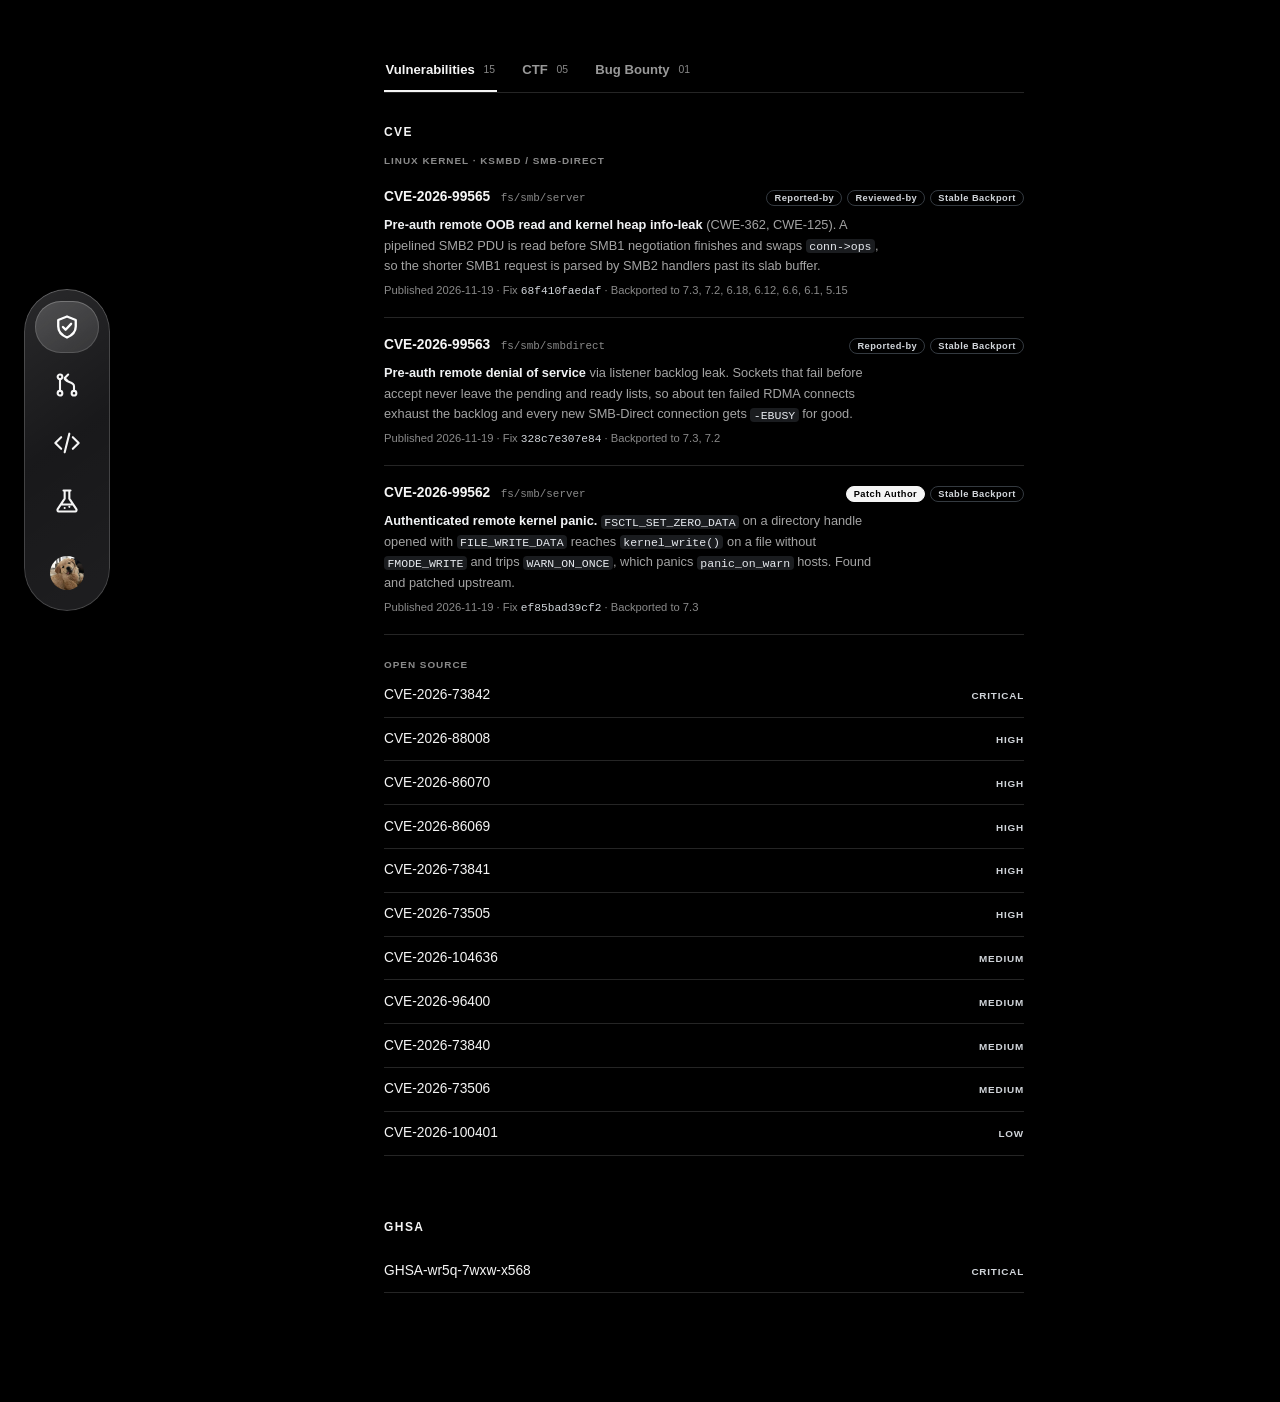
==== commit 556c73ac: "Security: Linux 커널 CVE 3건 추가 (CVE-2026-99565/99563/99562) CVE 섹션 상단에 'Linux Kernel · ksmbd / SMB-Dir" ====
--- a/index.html
+++ b/index.html
@@ -40,6 +40,23 @@
       #security-vulnerabilities-list .cve-code { color: #f5f5f5; font-size: .86rem; letter-spacing: 0; }
       #security-vulnerabilities-list .cve-severity { margin-left: auto; color: #d1d5da; font-size: .62rem; font-weight: 650; letter-spacing: .08em; white-space: nowrap; }
       .upstream-credit { margin-left: auto; color: #aaa; font-size: .65rem; letter-spacing: .02em; white-space: nowrap; }
+      .cve-group { margin: 1.5rem 0 .25rem; color: #8a8a8a; font-size: .62rem; font-weight: 650; letter-spacing: .1em; text-transform: uppercase; }
+      #cve-title + .cve-group { margin-top: 0; }
+      #security-vulnerabilities-list li.cve-kernel { padding: 1rem 0; }
+      #security-vulnerabilities-list .cve-kernel a { display: inline; }
+      .ck-head { display: flex; flex-wrap: wrap; align-items: baseline; gap: .35rem .65rem; }
+      #security-vulnerabilities-list .ck-head .cve-code { font-weight: 600; }
+      .ck-target { color: #8a8a8a; font-family: ui-monospace, SFMono-Regular, Consolas, monospace; font-size: .68rem; letter-spacing: 0; }
+      .ck-roles { display: flex; flex-wrap: wrap; gap: .3rem; margin-left: auto; }
+      .ck-roles .role { padding: .12rem .45rem; border: 1px solid #343a40; border-radius: 999px; color: #d1d5da; font-size: .58rem; font-weight: 650; letter-spacing: .05em; white-space: nowrap; }
+      .ck-roles .role-author { border-color: #f5f5f5; color: #000; background: #f5f5f5; }
+      .ck-desc { max-width: 70ch; margin: .45rem 0 0; color: #a3a3a3; font-size: .8rem; line-height: 1.6; }
+      .ck-desc strong { color: #f0f2f4; font-weight: 600; }
+      .ck-desc code, .ck-target { overflow-wrap: anywhere; }
+      .ck-desc code { padding: .05em .3em; border-radius: 4px; color: #e6e9ee; background: #1a1c1f; font-family: ui-monospace, SFMono-Regular, Consolas, monospace; font-size: .9em; }
+      .ck-meta { margin: .35rem 0 0; color: #8a8a8a; font-size: .7rem; line-height: 1.6; }
+      .ck-meta a { color: #d1d5da; font-family: ui-monospace, SFMono-Regular, Consolas, monospace; font-size: inherit; }
+      @media (max-width: 600px) { .ck-roles { margin-left: 0; width: 100%; } }
       .recognition { margin-bottom: 3rem; }
       .badge-grid { display: grid; grid-template-columns: repeat(4, minmax(0, 1fr)); gap: 1.25rem; }
       .badge-grid li { display: block; padding: 0; border: 0; }
@@ -82,7 +99,7 @@
       .ctf-results th:first-child, .ctf-results td:first-child { padding-left: 0; }
       .ctf-results th:last-child, .ctf-results td:last-child { padding-right: 0; }
       .ctf-results td { font-size: .82rem; }
-      .ctf-results td a { display: inline-flex; align-items: center; min-height: 44px; font-size: inherit; }
+      .ctf-results td a, .ctf-results td .ctf-plain { display: inline-flex; align-items: center; min-height: 44px; font-size: inherit; color: #f5f5f5; }
       .ctf-results td:not(:nth-child(2)) { white-space: nowrap; }
       .ctf-badge { display: flex; align-items: center; gap: 1.25rem; padding-bottom: 1.5rem; border-bottom: 1px solid #252525; }
       .ctf-badge + .ctf-badge { margin-top: 1.5rem; }
@@ -211,13 +228,32 @@
     <main>
       <div class="tab-panel" id="security-panel" role="tabpanel" aria-labelledby="security-tab">
         <div class="content-subtabs" role="tablist" aria-label="Security 분류">
-          <button class="content-subtab" id="security-vulnerabilities-tab" type="button" role="tab" data-security-kind="vulnerabilities" aria-controls="security-vulnerabilities-list" aria-selected="true">Vulnerabilities <small>14</small></button>
+          <button class="content-subtab" id="security-vulnerabilities-tab" type="button" role="tab" data-security-kind="vulnerabilities" aria-controls="security-vulnerabilities-list" aria-selected="true">Vulnerabilities <small>15</small></button>
           <button class="content-subtab" id="security-ctf-tab" type="button" role="tab" data-security-kind="ctf" aria-controls="security-ctf-list" aria-selected="false" tabindex="-1">CTF <small>05</small></button>
           <button class="content-subtab" id="security-bugbounty-tab" type="button" role="tab" data-security-kind="bugbounty" aria-controls="security-bugbounty-list" aria-selected="false" tabindex="-1">Bug Bounty <small>01</small></button>
         </div>
         <div class="content-list-panel" id="security-vulnerabilities-list" role="tabpanel" data-security-list="vulnerabilities" aria-labelledby="security-vulnerabilities-tab">
         <section aria-labelledby="cve-title">
           <h2 id="cve-title">CVE</h2>
+          <p class="cve-group">Linux Kernel · ksmbd / SMB-Direct</p>
+          <ul class="cve-kernel-list">
+            <li class="cve-kernel">
+              <div class="ck-head"><a class="cve-code" href="https://www.cve.org/CVERecord?id=CVE-2026-99565">CVE-2026-99565</a><span class="ck-target">fs/smb/server</span><span class="ck-roles"><span class="role">Reported-by</span><span class="role">Reviewed-by</span><span class="role">Stable Backport</span></span></div>
+              <p class="ck-desc"><strong>Pre-auth remote OOB read and kernel heap info-leak</strong> (CWE-362, CWE-125). A pipelined SMB2 PDU is read before SMB1 negotiation finishes and swaps <code>conn-&gt;ops</code>, so the shorter SMB1 request is parsed by SMB2 handlers past its slab buffer.</p>
+              <p class="ck-meta">Published 2026-11-19 · Fix <a href="https://git.kernel.org/stable/c/68f410faedaf6ee74d81e574733c50ebcc1bd8ed">68f410faedaf</a> · Backported to 7.3, 7.2, 6.18, 6.12, 6.6, 6.1, 5.15</p>
+            </li>
+            <li class="cve-kernel">
+              <div class="ck-head"><a class="cve-code" href="https://www.cve.org/CVERecord?id=CVE-2026-99563">CVE-2026-99563</a><span class="ck-target">fs/smb/smbdirect</span><span class="ck-roles"><span class="role">Reported-by</span><span class="role">Stable Backport</span></span></div>
+              <p class="ck-desc"><strong>Pre-auth remote denial of service</strong> via listener backlog leak. Sockets that fail before accept never leave the pending and ready lists, so about ten failed RDMA connects exhaust the backlog and every new SMB-Direct connection gets <code>-EBUSY</code> for good.</p>
+              <p class="ck-meta">Published 2026-11-19 · Fix <a href="https://git.kernel.org/stable/c/328c7e307e8411899e2f90beae83da9e4c45d700">328c7e307e84</a> · Backported to 7.3, 7.2</p>
+            </li>
+            <li class="cve-kernel">
+              <div class="ck-head"><a class="cve-code" href="https://www.cve.org/CVERecord?id=CVE-2026-99562">CVE-2026-99562</a><span class="ck-target">fs/smb/server</span><span class="ck-roles"><span class="role role-author">Patch Author</span><span class="role">Stable Backport</span></span></div>
+              <p class="ck-desc"><strong>Authenticated remote kernel panic.</strong> <code>FSCTL_SET_ZERO_DATA</code> on a directory handle opened with <code>FILE_WRITE_DATA</code> reaches <code>kernel_write()</code> on a file without <code>FMODE_WRITE</code> and trips <code>WARN_ON_ONCE</code>, which panics <code>panic_on_warn</code> hosts. Found and patched upstream.</p>
+              <p class="ck-meta">Published 2026-11-19 · Fix <a href="https://git.kernel.org/stable/c/ef85bad39cf273a8377722c9f3078294dcc2fc7a">ef85bad39cf2</a> · Backported to 7.3</p>
+            </li>
+          </ul>
+          <p class="cve-group">Open Source</p>
           <ul>
             <li><a href="https://github.com/openchoreo/openchoreo/security/advisories/GHSA-rh53-xvx2-j327"><span class="cve-code">CVE-2026-73842</span><span class="cve-severity">CRITICAL</span></a></li>
             <li><a href="https://github.com/traefik/traefik/security/advisories/GHSA-w4v4-9rw7-5326"><span class="cve-code">CVE-2026-88008</span><span class="cve-severity">HIGH</span></a></li>
@@ -230,14 +266,6 @@
             <li><a href="https://github.com/openchoreo/openchoreo/security/advisories/GHSA-c5f6-2rm9-2w8g"><span class="cve-code">CVE-2026-73840</span><span class="cve-severity">MEDIUM</span></a></li>
             <li><a href="https://github.com/advisories/GHSA-fwjx-9p69-h25h"><span class="cve-code">CVE-2026-73506</span><span class="cve-severity">MEDIUM</span></a></li>
             <li><a href="https://github.com/hatchet-dev/hatchet/security/advisories/GHSA-6rg8-xpvg-m49w"><span class="cve-code">CVE-2026-100401</span><span class="cve-severity">LOW</span></a></li>
-          </ul>
-        </section>
-        <section aria-labelledby="upstream-reports-title">
-          <h2 id="upstream-reports-title">Linux Kernel</h2>
-          <ul>
-            <li><a href="https://github.com/torvalds/linux/commit/ef85bad39cf273a8377722c9f3078294dcc2fc7a"><span class="cve-code">Linux Kernel · ksmbd FSCTL_SET_ZERO_DATA directory-handle panic</span><span class="upstream-credit">Authored</span></a></li>
-            <li><a href="https://github.com/torvalds/linux/commit/328c7e307e8411899e2f90beae83da9e4c45d700"><span class="cve-code">Linux Kernel · SMB Direct listener backlog exhaustion</span><span class="upstream-credit">Reported-by</span></a></li>
-            <li><a href="https://github.com/torvalds/linux/commit/68f410faedaf6ee74d81e574733c50ebcc1bd8ed"><span class="cve-code">Linux Kernel · SMB negotiation protocol-confusion race</span><span class="upstream-credit">Reported-by · Reviewed-by</span></a></li>
           </ul>
         </section>
         <section aria-labelledby="ghsa-title">
@@ -263,7 +291,7 @@
               <thead><tr><th scope="col">Place</th><th scope="col">Event</th><th scope="col">Score</th><th scope="col">Weight</th></tr></thead>
               <tbody>
                 <tr><td data-label="Place">1st</td><td data-label="Event"><a href="https://wcsc.ctfd.io/">WCSC October 2026 CTF</a></td><td data-label="Score">10475</td><td data-label="Weight">—</td></tr>
-                <tr><td data-label="Place">15th</td><td data-label="Event">WHITEHAT 2026 · Youth</td><td data-label="Score">—</td><td data-label="Weight">—</td></tr>
+                <tr><td data-label="Place">15 / 73</td><td data-label="Event"><span class="ctf-plain">WHITEHAT 2026 · Youth</span></td><td data-label="Score">1400</td><td data-label="Weight">—</td></tr>
                 <tr><td data-label="Place">100 / 1541</td><td data-label="Event"><a href="https://ctftime.org/event/3340">HITCON CTF 2026</a></td><td data-label="Score">958</td><td data-label="Weight">91.16</td></tr>
                 <tr><td data-label="Place">348 / 989</td><td data-label="Event"><a href="https://ctftime.org/event/3279">DEADFACE CTF 2026</a></td><td data-label="Score">1892</td><td data-label="Weight">35.39</td></tr>
                 <tr><td data-label="Place">18 / 99</td><td data-label="Event"><a href="https://ctftime.org/event/3354">GaianSpace CTF 2026</a></td><td data-label="Score">6144</td><td data-label="Weight">25.00</td></tr>
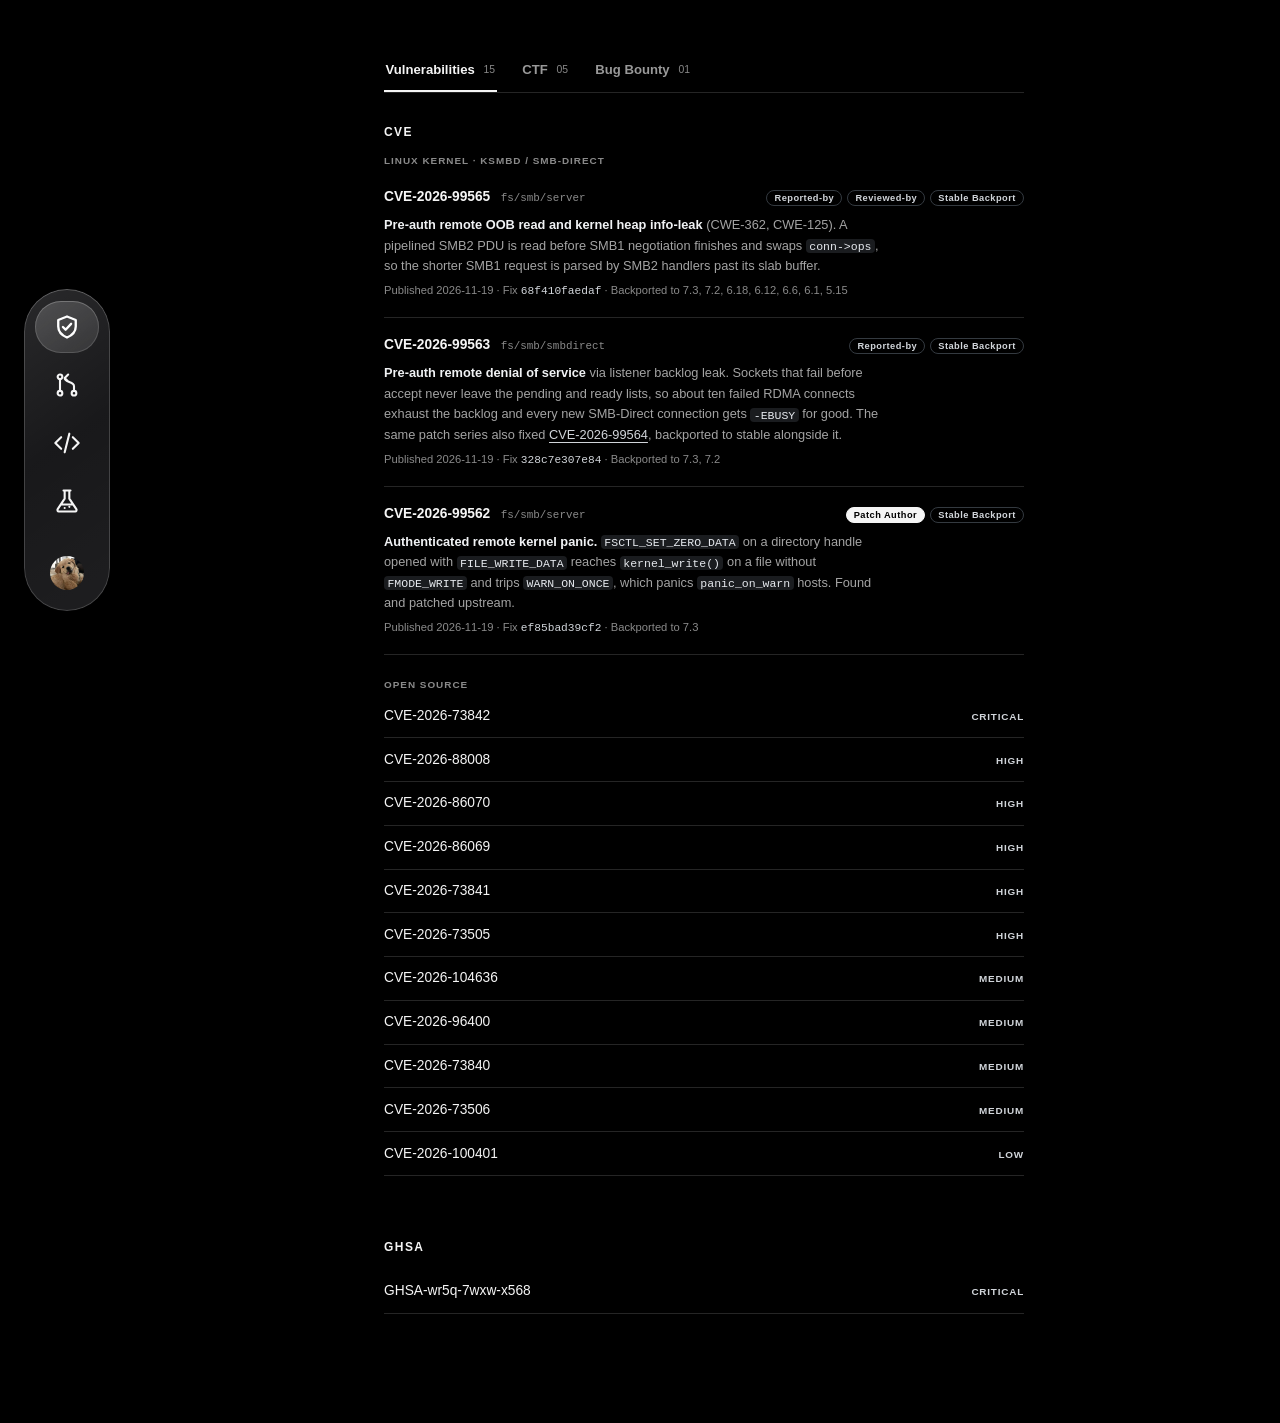
==== commit 0db4db44: "Security: CVE-2026-99563에 동일 패치 시리즈 CVE-2026-99564 언급 추가 Co-Authored-By: Claude Opus 5.5 <noreply@an" ====
--- a/index.html
+++ b/index.html
@@ -52,6 +52,7 @@
       .ck-roles .role-author { border-color: #f5f5f5; color: #000; background: #f5f5f5; }
       .ck-desc { max-width: 70ch; margin: .45rem 0 0; color: #a3a3a3; font-size: .8rem; line-height: 1.6; }
       .ck-desc strong { color: #f0f2f4; font-weight: 600; }
+      .ck-desc a { color: #d1d5da; font-size: inherit; text-decoration: underline; text-underline-offset: .2em; }
       .ck-desc code, .ck-target { overflow-wrap: anywhere; }
       .ck-desc code { padding: .05em .3em; border-radius: 4px; color: #e6e9ee; background: #1a1c1f; font-family: ui-monospace, SFMono-Regular, Consolas, monospace; font-size: .9em; }
       .ck-meta { margin: .35rem 0 0; color: #8a8a8a; font-size: .7rem; line-height: 1.6; }
@@ -244,7 +245,7 @@
             </li>
             <li class="cve-kernel">
               <div class="ck-head"><a class="cve-code" href="https://www.cve.org/CVERecord?id=CVE-2026-99563">CVE-2026-99563</a><span class="ck-target">fs/smb/smbdirect</span><span class="ck-roles"><span class="role">Reported-by</span><span class="role">Stable Backport</span></span></div>
-              <p class="ck-desc"><strong>Pre-auth remote denial of service</strong> via listener backlog leak. Sockets that fail before accept never leave the pending and ready lists, so about ten failed RDMA connects exhaust the backlog and every new SMB-Direct connection gets <code>-EBUSY</code> for good.</p>
+              <p class="ck-desc"><strong>Pre-auth remote denial of service</strong> via listener backlog leak. Sockets that fail before accept never leave the pending and ready lists, so about ten failed RDMA connects exhaust the backlog and every new SMB-Direct connection gets <code>-EBUSY</code> for good. The same patch series also fixed <a href="https://www.cve.org/CVERecord?id=CVE-2026-99564">CVE-2026-99564</a>, backported to stable alongside it.</p>
               <p class="ck-meta">Published 2026-11-19 · Fix <a href="https://git.kernel.org/stable/c/328c7e307e8411899e2f90beae83da9e4c45d700">328c7e307e84</a> · Backported to 7.3, 7.2</p>
             </li>
             <li class="cve-kernel">
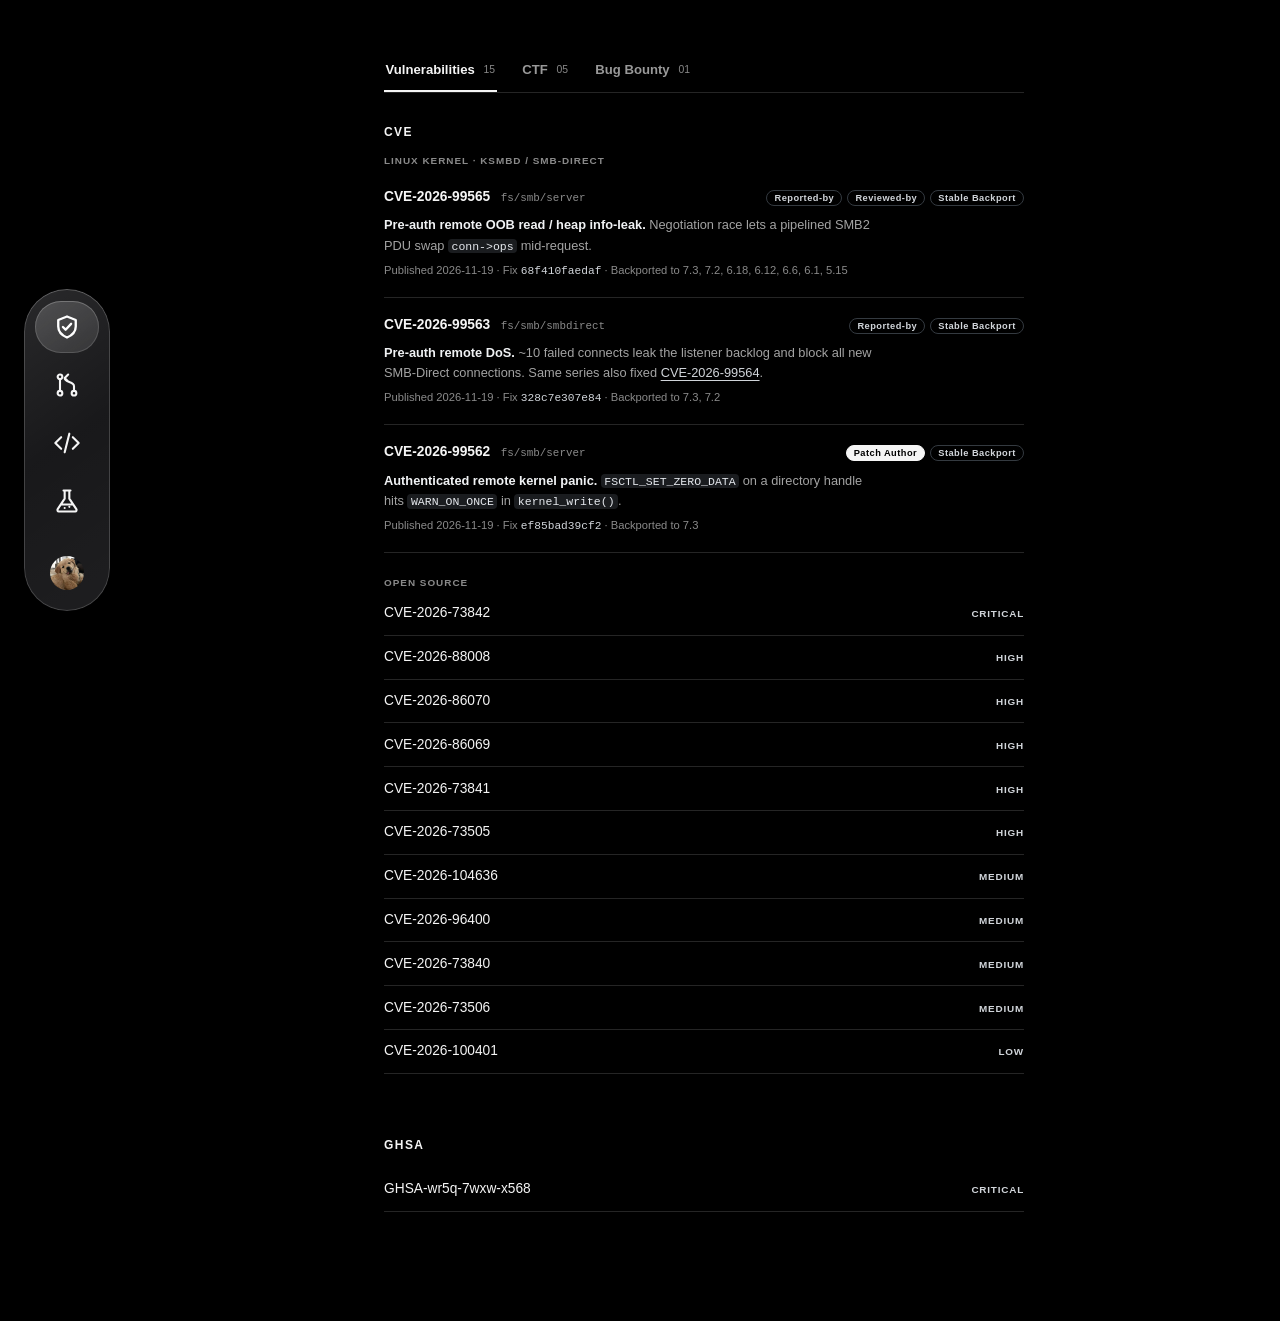
==== commit 47af0a61: "Security: 커널 CVE 설명을 핵심 한두 줄로 축약 Co-Authored-By: Claude Opus 5.5 <noreply@anthropic.com> Claude-Sess" ====
--- a/index.html
+++ b/index.html
@@ -240,17 +240,17 @@
           <ul class="cve-kernel-list">
             <li class="cve-kernel">
               <div class="ck-head"><a class="cve-code" href="https://www.cve.org/CVERecord?id=CVE-2026-99565">CVE-2026-99565</a><span class="ck-target">fs/smb/server</span><span class="ck-roles"><span class="role">Reported-by</span><span class="role">Reviewed-by</span><span class="role">Stable Backport</span></span></div>
-              <p class="ck-desc"><strong>Pre-auth remote OOB read and kernel heap info-leak</strong> (CWE-362, CWE-125). A pipelined SMB2 PDU is read before SMB1 negotiation finishes and swaps <code>conn-&gt;ops</code>, so the shorter SMB1 request is parsed by SMB2 handlers past its slab buffer.</p>
+              <p class="ck-desc"><strong>Pre-auth remote OOB read / heap info-leak.</strong> Negotiation race lets a pipelined SMB2 PDU swap <code>conn-&gt;ops</code> mid-request.</p>
               <p class="ck-meta">Published 2026-11-19 · Fix <a href="https://git.kernel.org/stable/c/68f410faedaf6ee74d81e574733c50ebcc1bd8ed">68f410faedaf</a> · Backported to 7.3, 7.2, 6.18, 6.12, 6.6, 6.1, 5.15</p>
             </li>
             <li class="cve-kernel">
               <div class="ck-head"><a class="cve-code" href="https://www.cve.org/CVERecord?id=CVE-2026-99563">CVE-2026-99563</a><span class="ck-target">fs/smb/smbdirect</span><span class="ck-roles"><span class="role">Reported-by</span><span class="role">Stable Backport</span></span></div>
-              <p class="ck-desc"><strong>Pre-auth remote denial of service</strong> via listener backlog leak. Sockets that fail before accept never leave the pending and ready lists, so about ten failed RDMA connects exhaust the backlog and every new SMB-Direct connection gets <code>-EBUSY</code> for good. The same patch series also fixed <a href="https://www.cve.org/CVERecord?id=CVE-2026-99564">CVE-2026-99564</a>, backported to stable alongside it.</p>
+              <p class="ck-desc"><strong>Pre-auth remote DoS.</strong> ~10 failed connects leak the listener backlog and block all new SMB-Direct connections. Same series also fixed <a href="https://www.cve.org/CVERecord?id=CVE-2026-99564">CVE-2026-99564</a>.</p>
               <p class="ck-meta">Published 2026-11-19 · Fix <a href="https://git.kernel.org/stable/c/328c7e307e8411899e2f90beae83da9e4c45d700">328c7e307e84</a> · Backported to 7.3, 7.2</p>
             </li>
             <li class="cve-kernel">
               <div class="ck-head"><a class="cve-code" href="https://www.cve.org/CVERecord?id=CVE-2026-99562">CVE-2026-99562</a><span class="ck-target">fs/smb/server</span><span class="ck-roles"><span class="role role-author">Patch Author</span><span class="role">Stable Backport</span></span></div>
-              <p class="ck-desc"><strong>Authenticated remote kernel panic.</strong> <code>FSCTL_SET_ZERO_DATA</code> on a directory handle opened with <code>FILE_WRITE_DATA</code> reaches <code>kernel_write()</code> on a file without <code>FMODE_WRITE</code> and trips <code>WARN_ON_ONCE</code>, which panics <code>panic_on_warn</code> hosts. Found and patched upstream.</p>
+              <p class="ck-desc"><strong>Authenticated remote kernel panic.</strong> <code>FSCTL_SET_ZERO_DATA</code> on a directory handle hits <code>WARN_ON_ONCE</code> in <code>kernel_write()</code>.</p>
               <p class="ck-meta">Published 2026-11-19 · Fix <a href="https://git.kernel.org/stable/c/ef85bad39cf273a8377722c9f3078294dcc2fc7a">ef85bad39cf2</a> · Backported to 7.3</p>
             </li>
           </ul>
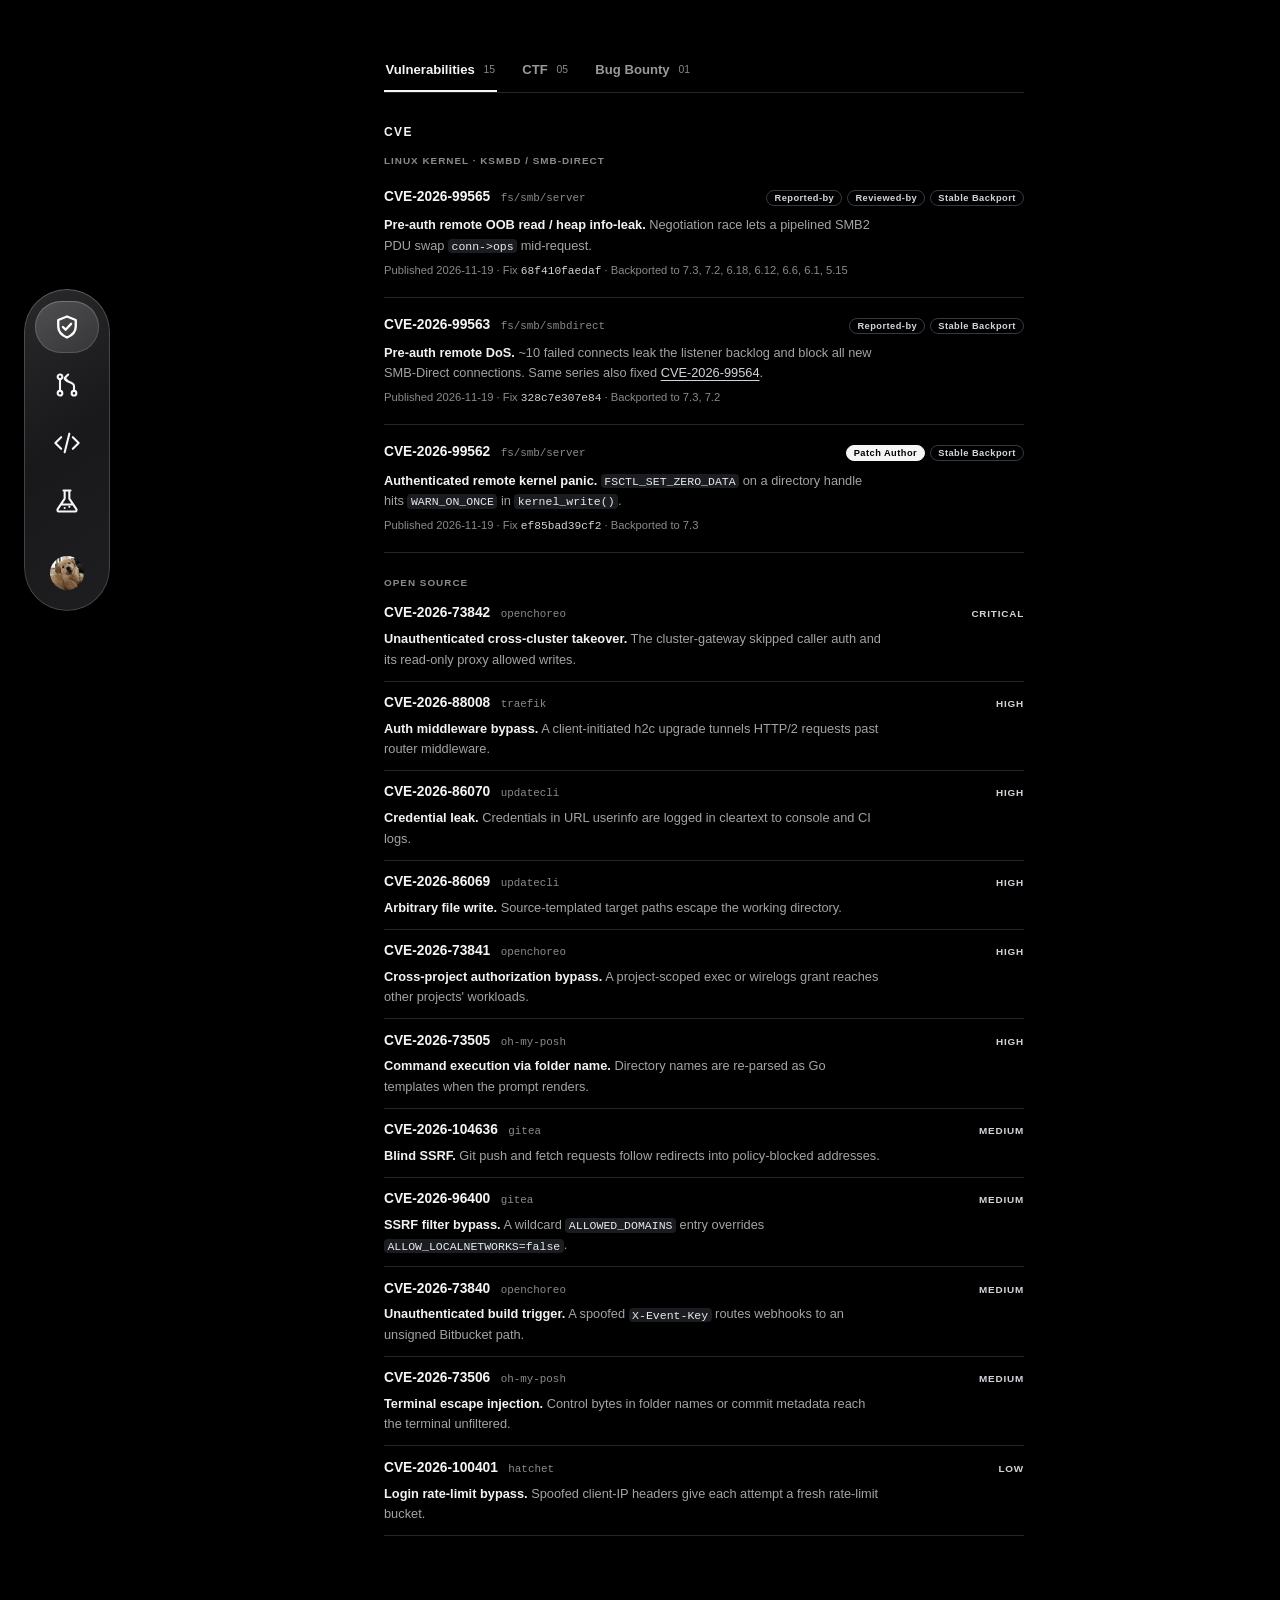
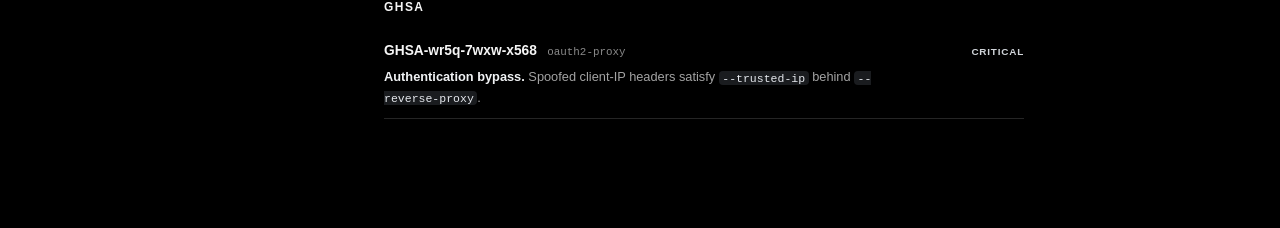
==== commit cf54bbce: "Security: 기존 CVE·GHSA 12건에 프로젝트명과 한 줄 설명 추가 각 행에 프로젝트 태그와 '굵은 영향 요약 + 원인' 한 줄 설명을 붙여 커널 CVE 항목과 톤을 맞" ====
--- a/index.html
+++ b/index.html
@@ -53,6 +53,13 @@
       .ck-desc { max-width: 70ch; margin: .45rem 0 0; color: #a3a3a3; font-size: .8rem; line-height: 1.6; }
       .ck-desc strong { color: #f0f2f4; font-weight: 600; }
       .ck-desc a { color: #d1d5da; font-size: inherit; text-decoration: underline; text-underline-offset: .2em; }
+      #security-vulnerabilities-list li a.cve-row { flex-wrap: wrap; row-gap: .3rem; text-decoration: none; }
+      #security-vulnerabilities-list .cve-row .cve-code { font-weight: 600; }
+      .cve-desc { flex-basis: 100%; max-width: 70ch; color: #a3a3a3; font-size: .8rem; letter-spacing: 0; line-height: 1.6; }
+      .cve-desc strong { color: #f0f2f4; font-weight: 600; }
+      .cve-desc code { padding: .05em .3em; border-radius: 4px; color: #e6e9ee; background: #1a1c1f; font-family: ui-monospace, SFMono-Regular, Consolas, monospace; font-size: .9em; overflow-wrap: anywhere; }
+      @media (max-width: 600px) { #security-vulnerabilities-list li a.cve-row { flex-direction: row; align-items: baseline; gap: .3rem .55rem; } #security-vulnerabilities-list .cve-row .cve-severity { margin-left: auto; } }
+      #security-vulnerabilities-list .cve-row:hover .cve-code, #security-vulnerabilities-list .cve-row:focus-visible .cve-code { text-decoration: underline; text-underline-offset: .25em; }
       .ck-desc code, .ck-target { overflow-wrap: anywhere; }
       .ck-desc code { padding: .05em .3em; border-radius: 4px; color: #e6e9ee; background: #1a1c1f; font-family: ui-monospace, SFMono-Regular, Consolas, monospace; font-size: .9em; }
       .ck-meta { margin: .35rem 0 0; color: #8a8a8a; font-size: .7rem; line-height: 1.6; }
@@ -256,23 +263,23 @@
           </ul>
           <p class="cve-group">Open Source</p>
           <ul>
-            <li><a href="https://github.com/openchoreo/openchoreo/security/advisories/GHSA-rh53-xvx2-j327"><span class="cve-code">CVE-2026-73842</span><span class="cve-severity">CRITICAL</span></a></li>
-            <li><a href="https://github.com/traefik/traefik/security/advisories/GHSA-w4v4-9rw7-5326"><span class="cve-code">CVE-2026-88008</span><span class="cve-severity">HIGH</span></a></li>
-            <li><a href="https://github.com/updatecli/updatecli/security/advisories/GHSA-gc47-hwcc-8qp4"><span class="cve-code">CVE-2026-86070</span><span class="cve-severity">HIGH</span></a></li>
-            <li><a href="https://github.com/updatecli/updatecli/security/advisories/GHSA-hj4x-hm4v-7wpw"><span class="cve-code">CVE-2026-86069</span><span class="cve-severity">HIGH</span></a></li>
-            <li><a href="https://github.com/openchoreo/openchoreo/security/advisories/GHSA-52gf-6rpq-fgmx"><span class="cve-code">CVE-2026-73841</span><span class="cve-severity">HIGH</span></a></li>
-            <li><a href="https://github.com/advisories/GHSA-6xj8-qv9j-xcjq"><span class="cve-code">CVE-2026-73505</span><span class="cve-severity">HIGH</span></a></li>
-            <li><a href="https://github.com/go-gitea/gitea/security/advisories/GHSA-g4hw-fg4c-89mq"><span class="cve-code">CVE-2026-104636</span><span class="cve-severity">MEDIUM</span></a></li>
-            <li><a href="https://github.com/go-gitea/gitea/security/advisories/GHSA-54w9-6cc5-9wj9"><span class="cve-code">CVE-2026-96400</span><span class="cve-severity">MEDIUM</span></a></li>
-            <li><a href="https://github.com/openchoreo/openchoreo/security/advisories/GHSA-c5f6-2rm9-2w8g"><span class="cve-code">CVE-2026-73840</span><span class="cve-severity">MEDIUM</span></a></li>
-            <li><a href="https://github.com/advisories/GHSA-fwjx-9p69-h25h"><span class="cve-code">CVE-2026-73506</span><span class="cve-severity">MEDIUM</span></a></li>
-            <li><a href="https://github.com/hatchet-dev/hatchet/security/advisories/GHSA-6rg8-xpvg-m49w"><span class="cve-code">CVE-2026-100401</span><span class="cve-severity">LOW</span></a></li>
+            <li><a class="cve-row" href="https://github.com/openchoreo/openchoreo/security/advisories/GHSA-rh53-xvx2-j327"><span class="cve-code">CVE-2026-73842</span><span class="ck-target">openchoreo</span><span class="cve-severity">CRITICAL</span><span class="cve-desc"><strong>Unauthenticated cross-cluster takeover.</strong> The cluster-gateway skipped caller auth and its read-only proxy allowed writes.</span></a></li>
+            <li><a class="cve-row" href="https://github.com/traefik/traefik/security/advisories/GHSA-w4v4-9rw7-5326"><span class="cve-code">CVE-2026-88008</span><span class="ck-target">traefik</span><span class="cve-severity">HIGH</span><span class="cve-desc"><strong>Auth middleware bypass.</strong> A client-initiated h2c upgrade tunnels HTTP/2 requests past router middleware.</span></a></li>
+            <li><a class="cve-row" href="https://github.com/updatecli/updatecli/security/advisories/GHSA-gc47-hwcc-8qp4"><span class="cve-code">CVE-2026-86070</span><span class="ck-target">updatecli</span><span class="cve-severity">HIGH</span><span class="cve-desc"><strong>Credential leak.</strong> Credentials in URL userinfo are logged in cleartext to console and CI logs.</span></a></li>
+            <li><a class="cve-row" href="https://github.com/updatecli/updatecli/security/advisories/GHSA-hj4x-hm4v-7wpw"><span class="cve-code">CVE-2026-86069</span><span class="ck-target">updatecli</span><span class="cve-severity">HIGH</span><span class="cve-desc"><strong>Arbitrary file write.</strong> Source-templated target paths escape the working directory.</span></a></li>
+            <li><a class="cve-row" href="https://github.com/openchoreo/openchoreo/security/advisories/GHSA-52gf-6rpq-fgmx"><span class="cve-code">CVE-2026-73841</span><span class="ck-target">openchoreo</span><span class="cve-severity">HIGH</span><span class="cve-desc"><strong>Cross-project authorization bypass.</strong> A project-scoped exec or wirelogs grant reaches other projects' workloads.</span></a></li>
+            <li><a class="cve-row" href="https://github.com/advisories/GHSA-6xj8-qv9j-xcjq"><span class="cve-code">CVE-2026-73505</span><span class="ck-target">oh-my-posh</span><span class="cve-severity">HIGH</span><span class="cve-desc"><strong>Command execution via folder name.</strong> Directory names are re-parsed as Go templates when the prompt renders.</span></a></li>
+            <li><a class="cve-row" href="https://github.com/go-gitea/gitea/security/advisories/GHSA-g4hw-fg4c-89mq"><span class="cve-code">CVE-2026-104636</span><span class="ck-target">gitea</span><span class="cve-severity">MEDIUM</span><span class="cve-desc"><strong>Blind SSRF.</strong> Git push and fetch requests follow redirects into policy-blocked addresses.</span></a></li>
+            <li><a class="cve-row" href="https://github.com/go-gitea/gitea/security/advisories/GHSA-54w9-6cc5-9wj9"><span class="cve-code">CVE-2026-96400</span><span class="ck-target">gitea</span><span class="cve-severity">MEDIUM</span><span class="cve-desc"><strong>SSRF filter bypass.</strong> A wildcard <code>ALLOWED_DOMAINS</code> entry overrides <code>ALLOW_LOCALNETWORKS=false</code>.</span></a></li>
+            <li><a class="cve-row" href="https://github.com/openchoreo/openchoreo/security/advisories/GHSA-c5f6-2rm9-2w8g"><span class="cve-code">CVE-2026-73840</span><span class="ck-target">openchoreo</span><span class="cve-severity">MEDIUM</span><span class="cve-desc"><strong>Unauthenticated build trigger.</strong> A spoofed <code>X-Event-Key</code> routes webhooks to an unsigned Bitbucket path.</span></a></li>
+            <li><a class="cve-row" href="https://github.com/advisories/GHSA-fwjx-9p69-h25h"><span class="cve-code">CVE-2026-73506</span><span class="ck-target">oh-my-posh</span><span class="cve-severity">MEDIUM</span><span class="cve-desc"><strong>Terminal escape injection.</strong> Control bytes in folder names or commit metadata reach the terminal unfiltered.</span></a></li>
+            <li><a class="cve-row" href="https://github.com/hatchet-dev/hatchet/security/advisories/GHSA-6rg8-xpvg-m49w"><span class="cve-code">CVE-2026-100401</span><span class="ck-target">hatchet</span><span class="cve-severity">LOW</span><span class="cve-desc"><strong>Login rate-limit bypass.</strong> Spoofed client-IP headers give each attempt a fresh rate-limit bucket.</span></a></li>
           </ul>
         </section>
         <section aria-labelledby="ghsa-title">
           <h2 id="ghsa-title">GHSA</h2>
           <ul>
-            <li><a href="https://github.com/oauth2-proxy/oauth2-proxy/security/advisories/GHSA-wr5q-7wxw-x568"><span class="cve-code">GHSA-wr5q-7wxw-x568</span><span class="cve-severity">CRITICAL</span></a></li>
+            <li><a class="cve-row" href="https://github.com/oauth2-proxy/oauth2-proxy/security/advisories/GHSA-wr5q-7wxw-x568"><span class="cve-code">GHSA-wr5q-7wxw-x568</span><span class="ck-target">oauth2-proxy</span><span class="cve-severity">CRITICAL</span><span class="cve-desc"><strong>Authentication bypass.</strong> Spoofed client-IP headers satisfy <code>--trusted-ip</code> behind <code>--reverse-proxy</code>.</span></a></li>
           </ul>
         </section>
         </div>
